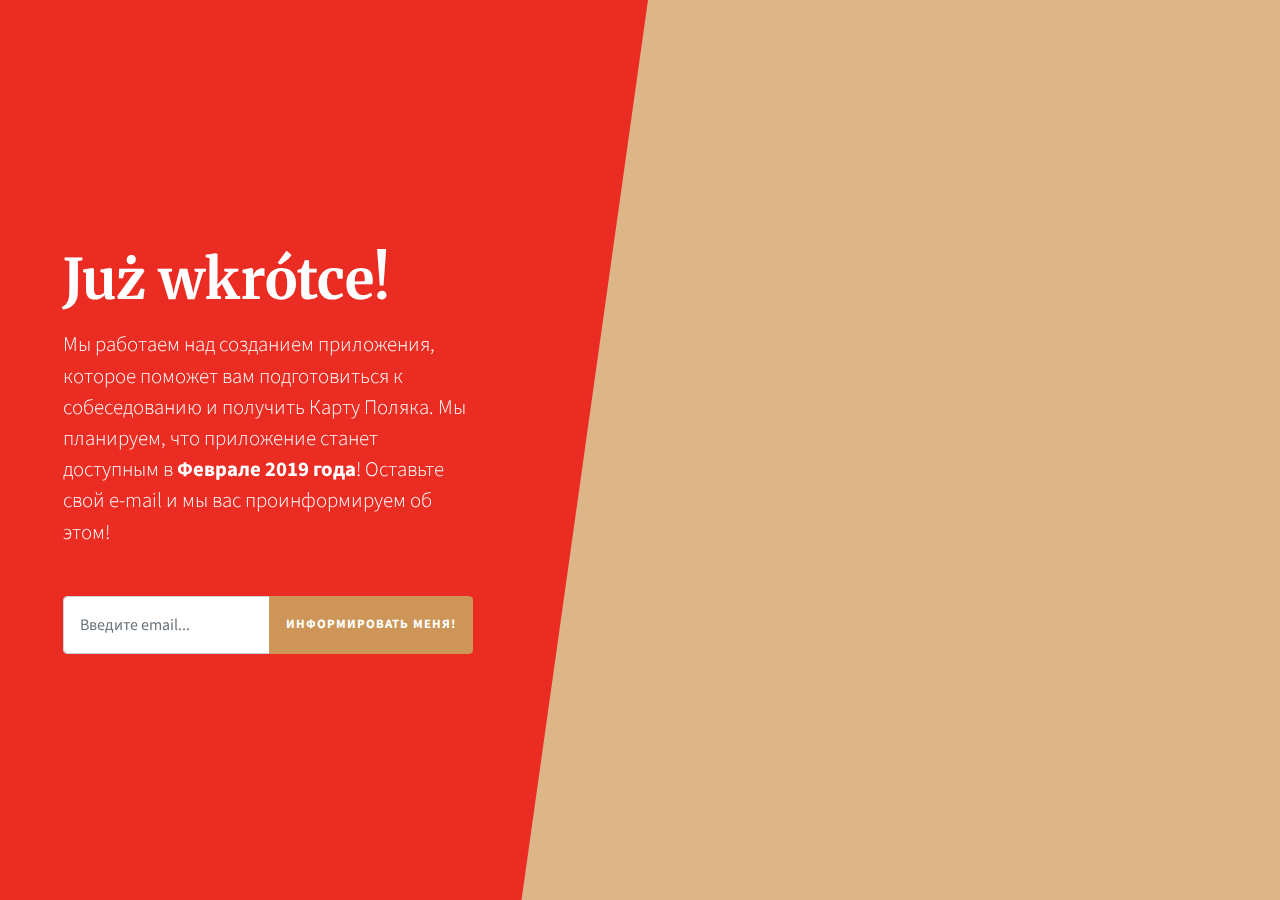
==== index.html @ 91beb2da "third commit" ====
<!DOCTYPE html>
<html lang="en">

  <head>

    <meta charset="utf-8">
    <meta name="viewport" content="width=device-width, initial-scale=1, shrink-to-fit=no">
    <meta name="description" content="">
    <meta name="author" content="">

    <title>Coming Soon - Start Bootstrap Theme</title>

    <!-- Bootstrap core CSS -->
    <link href="vendor/bootstrap/css/bootstrap.min.css" rel="stylesheet">

    <!-- Custom fonts for this template -->
    <link href="https://fonts.googleapis.com/css?family=Source+Sans+Pro:200,200i,300,300i,400,400i,600,600i,700,700i,900,900i" rel="stylesheet">
    <link href="https://fonts.googleapis.com/css?family=Merriweather:300,300i,400,400i,700,700i,900,900i" rel="stylesheet">
    <link href="vendor/fontawesome-free/css/all.min.css" rel="stylesheet" type="text/css">

    <!-- Custom styles for this template -->
    <link href="css/coming-soon.min.css" rel="stylesheet">

  </head>

  <body>

    <div class="overlay"></div>
    <video playsinline="playsinline" autoplay="autoplay" muted="muted" loop="loop">
      <source src="mp4/bg.mp4" type="video/mp4">
    </video>

    <div class="masthead">
      <div class="masthead-bg"></div>
      <div class="container h-100">
        <div class="row h-100">
          <div class="col-12 my-auto">
            <div class="masthead-content text-white py-5 py-md-0">
              <h1 class="mb-3">Już wkrótce!</h1>
              <p class="mb-5">Мы работаем над созданием приложения, которое поможет вам подготовиться к собеседованию и получить Карту Поляка. Мы планируем, что приложение станет доступным в
                <strong>Феврале 2019 года</strong>! Оставьте свой e-mail и мы вас проинформируем об этом!</p>

             <form id = "javascript_form">
              <div class="input-group input-group-newsletter">
                <input type="email" class="form-control" name="email" placeholder="Введите email..." aria-label="Введите email..." aria-describedby="basic-addon">
                <div class="input-group-append">
                  <button class="btn btn-secondary" id="js_send" type="button">Информировать меня!</button>
                </div>
              </div>
             </form>

             <script>

              //update this with your js_form selector
              var form_id_js = "javascript_form";
          
              var data_js = {
                  "access_token": "3q8rt04lsvxv16ofh42kv6kr"
              };
          
              function js_onSuccess() {
                  // remove this to avoid redirect
                  window.location = window.location.pathname + "?message=Email+Successfully+Sent%21&isError=0";
              }
          
              function js_onError(error) {
                  // remove this to avoid redirect
                  window.location = window.location.pathname + "?message=Email+could+not+be+sent.&isError=1";
              }
          
              var sendButton = document.getElementById("js_send");
          
              function js_send() {
                  sendButton.value='Sending…';
                  sendButton.disabled=true;
                  var request = new XMLHttpRequest();
                  request.onreadystatechange = function() {
                      if (request.readyState == 4 && request.status == 200) {
                          js_onSuccess();
                      } else
                      if(request.readyState == 4) {
                          js_onError(request.response);
                      }
                  };
          
                  var subject = document.querySelector("#" + form_id_js + " [name='email']").value;
                  var message = document.querySelector("#" + form_id_js + " [name='email']").value;
                  data_js['subject'] = subject;
                  data_js['text'] = message;
                  var params = toParams(data_js);
          
                  request.open("POST", "https://postmail.invotes.com/send", true);
                  request.setRequestHeader("Content-type", "application/x-www-form-urlencoded");
          
                  request.send(params);
          
                  return false;
              }
          
              sendButton.onclick = js_send;
          
              function toParams(data_js) {
                  var form_data = [];
                  for ( var key in data_js ) {
                      form_data.push(encodeURIComponent(key) + "=" + encodeURIComponent(data_js[key]));
                  }
          
                  return form_data.join("&");
              }
          
              var js_form = document.getElementById(form_id_js);
              js_form.addEventListener("submit", function (e) {
                  e.preventDefault();
              });
          </script>


            </div>
          </div>
        </div>
      </div>
    </div>

    <!-- <div class="social-icons">
      <ul class="list-unstyled text-center mb-0">
        <li class="list-unstyled-item">
          <a href="#">
            <i class="fab fa-twitter"></i>
          </a>
        </li>
        <li class="list-unstyled-item">
          <a href="#">
            <i class="fab fa-facebook-f"></i>
          </a>
        </li>
        <li class="list-unstyled-item">
          <a href="#">
            <i class="fab fa-instagram"></i>
          </a>
        </li>
      </ul>
    </div> -->

    <!-- Bootstrap core JavaScript -->
    <script src="vendor/jquery/jquery.min.js"></script>
    <script src="vendor/bootstrap/js/bootstrap.bundle.min.js"></script>

    <!-- Custom scripts for this template -->
    <script src="js/coming-soon.min.js"></script>

  </body>

</html>
---- vendor/fontawesome-free/css/all.min.css ----
/*!
 * Font Awesome Free 5.3.1 by @fontawesome - https://fontawesome.com
 * License - https://fontawesome.com/license/free (Icons: CC BY 4.0, Fonts: SIL OFL 1.1, Code: MIT License)
 */
.fa,.fab,.fal,.far,.fas{-moz-osx-font-smoothing:grayscale;-webkit-font-smoothing:antialiased;display:inline-block;font-style:normal;font-variant:normal;text-rendering:auto;line-height:1}.fa-lg{font-size:1.33333em;line-height:.75em;vertical-align:-.0667em}.fa-xs{font-size:.75em}.fa-sm{font-size:.875em}.fa-1x{font-size:1em}.fa-2x{font-size:2em}.fa-3x{font-size:3em}.fa-4x{font-size:4em}.fa-5x{font-size:5em}.fa-6x{font-size:6em}.fa-7x{font-size:7em}.fa-8x{font-size:8em}.fa-9x{font-size:9em}.fa-10x{font-size:10em}.fa-fw{text-align:center;width:1.25em}.fa-ul{list-style-type:none;margin-left:2.5em;padding-left:0}.fa-ul>li{position:relative}.fa-li{left:-2em;position:absolute;text-align:center;width:2em;line-height:inherit}.fa-border{border:.08em solid #eee;border-radius:.1em;padding:.2em .25em .15em}.fa-pull-left{float:left}.fa-pull-right{float:right}.fa.fa-pull-left,.fab.fa-pull-left,.fal.fa-pull-left,.far.fa-pull-left,.fas.fa-pull-left{margin-right:.3em}.fa.fa-pull-right,.fab.fa-pull-right,.fal.fa-pull-right,.far.fa-pull-right,.fas.fa-pull-right{margin-left:.3em}.fa-spin{animation:fa-spin 2s infinite linear}.fa-pulse{animation:fa-spin 1s infinite steps(8)}@keyframes fa-spin{0%{transform:rotate(0deg)}to{transform:rotate(1turn)}}.fa-rotate-90{-ms-filter:"progid:DXImageTransform.Microsoft.BasicImage(rotation=1)";transform:rotate(90deg)}.fa-rotate-180{-ms-filter:"progid:DXImageTransform.Microsoft.BasicImage(rotation=2)";transform:rotate(180deg)}.fa-rotate-270{-ms-filter:"progid:DXImageTransform.Microsoft.BasicImage(rotation=3)";transform:rotate(270deg)}.fa-flip-horizontal{-ms-filter:"progid:DXImageTransform.Microsoft.BasicImage(rotation=0, mirror=1)";transform:scaleX(-1)}.fa-flip-vertical{transform:scaleY(-1)}.fa-flip-horizontal.fa-flip-vertical,.fa-flip-vertical{-ms-filter:"progid:DXImageTransform.Microsoft.BasicImage(rotation=2, mirror=1)"}.fa-flip-horizontal.fa-flip-vertical{transform:scale(-1)}:root .fa-flip-horizontal,:root .fa-flip-vertical,:root .fa-rotate-90,:root .fa-rotate-180,:root .fa-rotate-270{-webkit-filter:none;filter:none}.fa-stack{display:inline-block;height:2em;line-height:2em;position:relative;vertical-align:middle;width:2em}.fa-stack-1x,.fa-stack-2x{left:0;position:absolute;text-align:center;width:100%}.fa-stack-1x{line-height:inherit}.fa-stack-2x{font-size:2em}.fa-inverse{color:#fff}.fa-500px:before{content:"\f26e"}.fa-accessible-icon:before{content:"\f368"}.fa-accusoft:before{content:"\f369"}.fa-ad:before{content:"\f641"}.fa-address-book:before{content:"\f2b9"}.fa-address-card:before{content:"\f2bb"}.fa-adjust:before{content:"\f042"}.fa-adn:before{content:"\f170"}.fa-adversal:before{content:"\f36a"}.fa-affiliatetheme:before{content:"\f36b"}.fa-air-freshener:before{content:"\f5d0"}.fa-algolia:before{content:"\f36c"}.fa-align-center:before{content:"\f037"}.fa-align-justify:before{content:"\f039"}.fa-align-left:before{content:"\f036"}.fa-align-right:before{content:"\f038"}.fa-alipay:before{content:"\f642"}.fa-allergies:before{content:"\f461"}.fa-amazon:before{content:"\f270"}.fa-amazon-pay:before{content:"\f42c"}.fa-ambulance:before{content:"\f0f9"}.fa-american-sign-language-interpreting:before{content:"\f2a3"}.fa-amilia:before{content:"\f36d"}.fa-anchor:before{content:"\f13d"}.fa-android:before{content:"\f17b"}.fa-angellist:before{content:"\f209"}.fa-angle-double-down:before{content:"\f103"}.fa-angle-double-left:before{content:"\f100"}.fa-angle-double-right:before{content:"\f101"}.fa-angle-double-up:before{content:"\f102"}.fa-angle-down:before{content:"\f107"}.fa-angle-left:before{content:"\f104"}.fa-angle-right:before{content:"\f105"}.fa-angle-up:before{content:"\f106"}.fa-angry:before{content:"\f556"}.fa-angrycreative:before{content:"\f36e"}.fa-angular:before{content:"\f420"}.fa-ankh:before{content:"\f644"}.fa-app-store:before{content:"\f36f"}.fa-app-store-ios:before{content:"\f370"}.fa-apper:before{content:"\f371"}.fa-apple:before{content:"\f179"}.fa-apple-alt:before{content:"\f5d1"}.fa-apple-pay:before{content:"\f415"}.fa-archive:before{content:"\f187"}.fa-archway:before{content:"\f557"}.fa-arrow-alt-circle-down:before{content:"\f358"}.fa-arrow-alt-circle-left:before{content:"\f359"}.fa-arrow-alt-circle-right:before{content:"\f35a"}.fa-arrow-alt-circle-up:before{content:"\f35b"}.fa-arrow-circle-down:before{content:"\f0ab"}.fa-arrow-circle-left:before{content:"\f0a8"}.fa-arrow-circle-right:before{content:"\f0a9"}.fa-arrow-circle-up:before{content:"\f0aa"}.fa-arrow-down:before{content:"\f063"}.fa-arrow-left:before{content:"\f060"}.fa-arrow-right:before{content:"\f061"}.fa-arrow-up:before{content:"\f062"}.fa-arrows-alt:before{content:"\f0b2"}.fa-arrows-alt-h:before{content:"\f337"}.fa-arrows-alt-v:before{content:"\f338"}.fa-assistive-listening-systems:before{content:"\f2a2"}.fa-asterisk:before{content:"\f069"}.fa-asymmetrik:before{content:"\f372"}.fa-at:before{content:"\f1fa"}.fa-atlas:before{content:"\f558"}.fa-atom:before{content:"\f5d2"}.fa-audible:before{content:"\f373"}.fa-audio-description:before{content:"\f29e"}.fa-autoprefixer:before{content:"\f41c"}.fa-avianex:before{content:"\f374"}.fa-aviato:before{content:"\f421"}.fa-award:before{content:"\f559"}.fa-aws:before{content:"\f375"}.fa-backspace:before{content:"\f55a"}.fa-backward:before{content:"\f04a"}.fa-balance-scale:before{content:"\f24e"}.fa-ban:before{content:"\f05e"}.fa-band-aid:before{content:"\f462"}.fa-bandcamp:before{content:"\f2d5"}.fa-barcode:before{content:"\f02a"}.fa-bars:before{content:"\f0c9"}.fa-baseball-ball:before{content:"\f433"}.fa-basketball-ball:before{content:"\f434"}.fa-bath:before{content:"\f2cd"}.fa-battery-empty:before{content:"\f244"}.fa-battery-full:before{content:"\f240"}.fa-battery-half:before{content:"\f242"}.fa-battery-quarter:before{content:"\f243"}.fa-battery-three-quarters:before{content:"\f241"}.fa-bed:before{content:"\f236"}.fa-beer:before{content:"\f0fc"}.fa-behance:before{content:"\f1b4"}.fa-behance-square:before{content:"\f1b5"}.fa-bell:before{content:"\f0f3"}.fa-bell-slash:before{content:"\f1f6"}.fa-bezier-curve:before{content:"\f55b"}.fa-bible:before{content:"\f647"}.fa-bicycle:before{content:"\f206"}.fa-bimobject:before{content:"\f378"}.fa-binoculars:before{content:"\f1e5"}.fa-birthday-cake:before{content:"\f1fd"}.fa-bitbucket:before{content:"\f171"}.fa-bitcoin:before{content:"\f379"}.fa-bity:before{content:"\f37a"}.fa-black-tie:before{content:"\f27e"}.fa-blackberry:before{content:"\f37b"}.fa-blender:before{content:"\f517"}.fa-blind:before{content:"\f29d"}.fa-blogger:before{content:"\f37c"}.fa-blogger-b:before{content:"\f37d"}.fa-bluetooth:before{content:"\f293"}.fa-bluetooth-b:before{content:"\f294"}.fa-bold:before{content:"\f032"}.fa-bolt:before{content:"\f0e7"}.fa-bomb:before{content:"\f1e2"}.fa-bone:before{content:"\f5d7"}.fa-bong:before{content:"\f55c"}.fa-book:before{content:"\f02d"}.fa-book-open:before{content:"\f518"}.fa-book-reader:before{content:"\f5da"}.fa-bookmark:before{content:"\f02e"}.fa-bowling-ball:before{content:"\f436"}.fa-box:before{content:"\f466"}.fa-box-open:before{content:"\f49e"}.fa-boxes:before{content:"\f468"}.fa-braille:before{content:"\f2a1"}.fa-brain:before{content:"\f5dc"}.fa-briefcase:before{content:"\f0b1"}.fa-briefcase-medical:before{content:"\f469"}.fa-broadcast-tower:before{content:"\f519"}.fa-broom:before{content:"\f51a"}.fa-brush:before{content:"\f55d"}.fa-btc:before{content:"\f15a"}.fa-bug:before{content:"\f188"}.fa-building:before{content:"\f1ad"}.fa-bullhorn:before{content:"\f0a1"}.fa-bullseye:before{content:"\f140"}.fa-burn:before{content:"\f46a"}.fa-buromobelexperte:before{content:"\f37f"}.fa-bus:before{content:"\f207"}.fa-bus-alt:before{content:"\f55e"}.fa-business-time:before{content:"\f64a"}.fa-buysellads:before{content:"\f20d"}.fa-calculator:before{content:"\f1ec"}.fa-calendar:before{content:"\f133"}.fa-calendar-alt:before{content:"\f073"}.fa-calendar-check:before{content:"\f274"}.fa-calendar-minus:before{content:"\f272"}.fa-calendar-plus:before{content:"\f271"}.fa-calendar-times:before{content:"\f273"}.fa-camera:before{content:"\f030"}.fa-camera-retro:before{content:"\f083"}.fa-cannabis:before{content:"\f55f"}.fa-capsules:before{content:"\f46b"}.fa-car:before{content:"\f1b9"}.fa-car-alt:before{content:"\f5de"}.fa-car-battery:before{content:"\f5df"}.fa-car-crash:before{content:"\f5e1"}.fa-car-side:before{content:"\f5e4"}.fa-caret-down:before{content:"\f0d7"}.fa-caret-left:before{content:"\f0d9"}.fa-caret-right:before{content:"\f0da"}.fa-caret-square-down:before{content:"\f150"}.fa-caret-square-left:before{content:"\f191"}.fa-caret-square-right:before{content:"\f152"}.fa-caret-square-up:before{content:"\f151"}.fa-caret-up:before{content:"\f0d8"}.fa-cart-arrow-down:before{content:"\f218"}.fa-cart-plus:before{content:"\f217"}.fa-cc-amazon-pay:before{content:"\f42d"}.fa-cc-amex:before{content:"\f1f3"}.fa-cc-apple-pay:before{content:"\f416"}.fa-cc-diners-club:before{content:"\f24c"}.fa-cc-discover:before{content:"\f1f2"}.fa-cc-jcb:before{content:"\f24b"}.fa-cc-mastercard:before{content:"\f1f1"}.fa-cc-paypal:before{content:"\f1f4"}.fa-cc-stripe:before{content:"\f1f5"}.fa-cc-visa:before{content:"\f1f0"}.fa-centercode:before{content:"\f380"}.fa-certificate:before{content:"\f0a3"}.fa-chalkboard:before{content:"\f51b"}.fa-chalkboard-teacher:before{content:"\f51c"}.fa-charging-station:before{content:"\f5e7"}.fa-chart-area:before{content:"\f1fe"}.fa-chart-bar:before{content:"\f080"}.fa-chart-line:before{content:"\f201"}.fa-chart-pie:before{content:"\f200"}.fa-check:before{content:"\f00c"}.fa-check-circle:before{content:"\f058"}.fa-check-double:before{content:"\f560"}.fa-check-square:before{content:"\f14a"}.fa-chess:before{content:"\f439"}.fa-chess-bishop:before{content:"\f43a"}.fa-chess-board:before{content:"\f43c"}.fa-chess-king:before{content:"\f43f"}.fa-chess-knight:before{content:"\f441"}.fa-chess-pawn:before{content:"\f443"}.fa-chess-queen:before{content:"\f445"}.fa-chess-rook:before{content:"\f447"}.fa-chevron-circle-down:before{content:"\f13a"}.fa-chevron-circle-left:before{content:"\f137"}.fa-chevron-circle-right:before{content:"\f138"}.fa-chevron-circle-up:before{content:"\f139"}.fa-chevron-down:before{content:"\f078"}.fa-chevron-left:before{content:"\f053"}.fa-chevron-right:before{content:"\f054"}.fa-chevron-up:before{content:"\f077"}.fa-child:before{content:"\f1ae"}.fa-chrome:before{content:"\f268"}.fa-church:before{content:"\f51d"}.fa-circle:before{content:"\f111"}.fa-circle-notch:before{content:"\f1ce"}.fa-city:before{content:"\f64f"}.fa-clipboard:before{content:"\f328"}.fa-clipboard-check:before{content:"\f46c"}.fa-clipboard-list:before{content:"\f46d"}.fa-clock:before{content:"\f017"}.fa-clone:before{content:"\f24d"}.fa-closed-captioning:before{content:"\f20a"}.fa-cloud:before{content:"\f0c2"}.fa-cloud-download-alt:before{content:"\f381"}.fa-cloud-upload-alt:before{content:"\f382"}.fa-cloudscale:before{content:"\f383"}.fa-cloudsmith:before{content:"\f384"}.fa-cloudversify:before{content:"\f385"}.fa-cocktail:before{content:"\f561"}.fa-code:before{content:"\f121"}.fa-code-branch:before{content:"\f126"}.fa-codepen:before{content:"\f1cb"}.fa-codiepie:before{content:"\f284"}.fa-coffee:before{content:"\f0f4"}.fa-cog:before{content:"\f013"}.fa-cogs:before{content:"\f085"}.fa-coins:before{content:"\f51e"}.fa-columns:before{content:"\f0db"}.fa-comment:before{content:"\f075"}.fa-comment-alt:before{content:"\f27a"}.fa-comment-dollar:before{content:"\f651"}.fa-comment-dots:before{content:"\f4ad"}.fa-comment-slash:before{content:"\f4b3"}.fa-comments:before{content:"\f086"}.fa-comments-dollar:before{content:"\f653"}.fa-compact-disc:before{content:"\f51f"}.fa-compass:before{content:"\f14e"}.fa-compress:before{content:"\f066"}.fa-concierge-bell:before{content:"\f562"}.fa-connectdevelop:before{content:"\f20e"}.fa-contao:before{content:"\f26d"}.fa-cookie:before{content:"\f563"}.fa-cookie-bite:before{content:"\f564"}.fa-copy:before{content:"\f0c5"}.fa-copyright:before{content:"\f1f9"}.fa-couch:before{content:"\f4b8"}.fa-cpanel:before{content:"\f388"}.fa-creative-commons:before{content:"\f25e"}.fa-creative-commons-by:before{content:"\f4e7"}.fa-creative-commons-nc:before{content:"\f4e8"}.fa-creative-commons-nc-eu:before{content:"\f4e9"}.fa-creative-commons-nc-jp:before{content:"\f4ea"}.fa-creative-commons-nd:before{content:"\f4eb"}.fa-creative-commons-pd:before{content:"\f4ec"}.fa-creative-commons-pd-alt:before{content:"\f4ed"}.fa-creative-commons-remix:before{content:"\f4ee"}.fa-creative-commons-sa:before{content:"\f4ef"}.fa-creative-commons-sampling:before{content:"\f4f0"}.fa-creative-commons-sampling-plus:before{content:"\f4f1"}.fa-creative-commons-share:before{content:"\f4f2"}.fa-credit-card:before{content:"\f09d"}.fa-crop:before{content:"\f125"}.fa-crop-alt:before{content:"\f565"}.fa-cross:before{content:"\f654"}.fa-crosshairs:before{content:"\f05b"}.fa-crow:before{content:"\f520"}.fa-crown:before{content:"\f521"}.fa-css3:before{content:"\f13c"}.fa-css3-alt:before{content:"\f38b"}.fa-cube:before{content:"\f1b2"}.fa-cubes:before{content:"\f1b3"}.fa-cut:before{content:"\f0c4"}.fa-cuttlefish:before{content:"\f38c"}.fa-d-and-d:before{content:"\f38d"}.fa-dashcube:before{content:"\f210"}.fa-database:before{content:"\f1c0"}.fa-deaf:before{content:"\f2a4"}.fa-delicious:before{content:"\f1a5"}.fa-deploydog:before{content:"\f38e"}.fa-deskpro:before{content:"\f38f"}.fa-desktop:before{content:"\f108"}.fa-deviantart:before{content:"\f1bd"}.fa-dharmachakra:before{content:"\f655"}.fa-diagnoses:before{content:"\f470"}.fa-dice:before{content:"\f522"}.fa-dice-five:before{content:"\f523"}.fa-dice-four:before{content:"\f524"}.fa-dice-one:before{content:"\f525"}.fa-dice-six:before{content:"\f526"}.fa-dice-three:before{content:"\f527"}.fa-dice-two:before{content:"\f528"}.fa-digg:before{content:"\f1a6"}.fa-digital-ocean:before{content:"\f391"}.fa-digital-tachograph:before{content:"\f566"}.fa-directions:before{content:"\f5eb"}.fa-discord:before{content:"\f392"}.fa-discourse:before{content:"\f393"}.fa-divide:before{content:"\f529"}.fa-dizzy:before{content:"\f567"}.fa-dna:before{content:"\f471"}.fa-dochub:before{content:"\f394"}.fa-docker:before{content:"\f395"}.fa-dollar-sign:before{content:"\f155"}.fa-dolly:before{content:"\f472"}.fa-dolly-flatbed:before{content:"\f474"}.fa-donate:before{content:"\f4b9"}.fa-door-closed:before{content:"\f52a"}.fa-door-open:before{content:"\f52b"}.fa-dot-circle:before{content:"\f192"}.fa-dove:before{content:"\f4ba"}.fa-download:before{content:"\f019"}.fa-draft2digital:before{content:"\f396"}.fa-drafting-compass:before{content:"\f568"}.fa-draw-polygon:before{content:"\f5ee"}.fa-dribbble:before{content:"\f17d"}.fa-dribbble-square:before{content:"\f397"}.fa-dropbox:before{content:"\f16b"}.fa-drum:before{content:"\f569"}.fa-drum-steelpan:before{content:"\f56a"}.fa-drupal:before{content:"\f1a9"}.fa-dumbbell:before{content:"\f44b"}.fa-dyalog:before{content:"\f399"}.fa-earlybirds:before{content:"\f39a"}.fa-ebay:before{content:"\f4f4"}.fa-edge:before{content:"\f282"}.fa-edit:before{content:"\f044"}.fa-eject:before{content:"\f052"}.fa-elementor:before{content:"\f430"}.fa-ellipsis-h:before{content:"\f141"}.fa-ellipsis-v:before{content:"\f142"}.fa-ello:before{content:"\f5f1"}.fa-ember:before{content:"\f423"}.fa-empire:before{content:"\f1d1"}.fa-envelope:before{content:"\f0e0"}.fa-envelope-open:before{content:"\f2b6"}.fa-envelope-open-text:before{content:"\f658"}.fa-envelope-square:before{content:"\f199"}.fa-envira:before{content:"\f299"}.fa-equals:before{content:"\f52c"}.fa-eraser:before{content:"\f12d"}.fa-erlang:before{content:"\f39d"}.fa-ethereum:before{content:"\f42e"}.fa-etsy:before{content:"\f2d7"}.fa-euro-sign:before{content:"\f153"}.fa-exchange-alt:before{content:"\f362"}.fa-exclamation:before{content:"\f12a"}.fa-exclamation-circle:before{content:"\f06a"}.fa-exclamation-triangle:before{content:"\f071"}.fa-expand:before{content:"\f065"}.fa-expand-arrows-alt:before{content:"\f31e"}.fa-expeditedssl:before{content:"\f23e"}.fa-external-link-alt:before{content:"\f35d"}.fa-external-link-square-alt:before{content:"\f360"}.fa-eye:before{content:"\f06e"}.fa-eye-dropper:before{content:"\f1fb"}.fa-eye-slash:before{content:"\f070"}.fa-facebook:before{content:"\f09a"}.fa-facebook-f:before{content:"\f39e"}.fa-facebook-messenger:before{content:"\f39f"}.fa-facebook-square:before{content:"\f082"}.fa-fast-backward:before{content:"\f049"}.fa-fast-forward:before{content:"\f050"}.fa-fax:before{content:"\f1ac"}.fa-feather:before{content:"\f52d"}.fa-feather-alt:before{content:"\f56b"}.fa-female:before{content:"\f182"}.fa-fighter-jet:before{content:"\f0fb"}.fa-file:before{content:"\f15b"}.fa-file-alt:before{content:"\f15c"}.fa-file-archive:before{content:"\f1c6"}.fa-file-audio:before{content:"\f1c7"}.fa-file-code:before{content:"\f1c9"}.fa-file-contract:before{content:"\f56c"}.fa-file-download:before{content:"\f56d"}.fa-file-excel:before{content:"\f1c3"}.fa-file-export:before{content:"\f56e"}.fa-file-image:before{content:"\f1c5"}.fa-file-import:before{content:"\f56f"}.fa-file-invoice:before{content:"\f570"}.fa-file-invoice-dollar:before{content:"\f571"}.fa-file-medical:before{content:"\f477"}.fa-file-medical-alt:before{content:"\f478"}.fa-file-pdf:before{content:"\f1c1"}.fa-file-powerpoint:before{content:"\f1c4"}.fa-file-prescription:before{content:"\f572"}.fa-file-signature:before{content:"\f573"}.fa-file-upload:before{content:"\f574"}.fa-file-video:before{content:"\f1c8"}.fa-file-word:before{content:"\f1c2"}.fa-fill:before{content:"\f575"}.fa-fill-drip:before{content:"\f576"}.fa-film:before{content:"\f008"}.fa-filter:before{content:"\f0b0"}.fa-fingerprint:before{content:"\f577"}.fa-fire:before{content:"\f06d"}.fa-fire-extinguisher:before{content:"\f134"}.fa-firefox:before{content:"\f269"}.fa-first-aid:before{content:"\f479"}.fa-first-order:before{content:"\f2b0"}.fa-first-order-alt:before{content:"\f50a"}.fa-firstdraft:before{content:"\f3a1"}.fa-fish:before{content:"\f578"}.fa-flag:before{content:"\f024"}.fa-flag-checkered:before{content:"\f11e"}.fa-flask:before{content:"\f0c3"}.fa-flickr:before{content:"\f16e"}.fa-flipboard:before{content:"\f44d"}.fa-flushed:before{content:"\f579"}.fa-fly:before{content:"\f417"}.fa-folder:before{content:"\f07b"}.fa-folder-minus:before{content:"\f65d"}.fa-folder-open:before{content:"\f07c"}.fa-folder-plus:before{content:"\f65e"}.fa-font:before{content:"\f031"}.fa-font-awesome:before{content:"\f2b4"}.fa-font-awesome-alt:before{content:"\f35c"}.fa-font-awesome-flag:before{content:"\f425"}.fa-font-awesome-logo-full:before{content:"\f4e6"}.fa-fonticons:before{content:"\f280"}.fa-fonticons-fi:before{content:"\f3a2"}.fa-football-ball:before{content:"\f44e"}.fa-fort-awesome:before{content:"\f286"}.fa-fort-awesome-alt:before{content:"\f3a3"}.fa-forumbee:before{content:"\f211"}.fa-forward:before{content:"\f04e"}.fa-foursquare:before{content:"\f180"}.fa-free-code-camp:before{content:"\f2c5"}.fa-freebsd:before{content:"\f3a4"}.fa-frog:before{content:"\f52e"}.fa-frown:before{content:"\f119"}.fa-frown-open:before{content:"\f57a"}.fa-fulcrum:before{content:"\f50b"}.fa-funnel-dollar:before{content:"\f662"}.fa-futbol:before{content:"\f1e3"}.fa-galactic-republic:before{content:"\f50c"}.fa-galactic-senate:before{content:"\f50d"}.fa-gamepad:before{content:"\f11b"}.fa-gas-pump:before{content:"\f52f"}.fa-gavel:before{content:"\f0e3"}.fa-gem:before{content:"\f3a5"}.fa-genderless:before{content:"\f22d"}.fa-get-pocket:before{content:"\f265"}.fa-gg:before{content:"\f260"}.fa-gg-circle:before{content:"\f261"}.fa-gift:before{content:"\f06b"}.fa-git:before{content:"\f1d3"}.fa-git-square:before{content:"\f1d2"}.fa-github:before{content:"\f09b"}.fa-github-alt:before{content:"\f113"}.fa-github-square:before{content:"\f092"}.fa-gitkraken:before{content:"\f3a6"}.fa-gitlab:before{content:"\f296"}.fa-gitter:before{content:"\f426"}.fa-glass-martini:before{content:"\f000"}.fa-glass-martini-alt:before{content:"\f57b"}.fa-glasses:before{content:"\f530"}.fa-glide:before{content:"\f2a5"}.fa-glide-g:before{content:"\f2a6"}.fa-globe:before{content:"\f0ac"}.fa-globe-africa:before{content:"\f57c"}.fa-globe-americas:before{content:"\f57d"}.fa-globe-asia:before{content:"\f57e"}.fa-gofore:before{content:"\f3a7"}.fa-golf-ball:before{content:"\f450"}.fa-goodreads:before{content:"\f3a8"}.fa-goodreads-g:before{content:"\f3a9"}.fa-google:before{content:"\f1a0"}.fa-google-drive:before{content:"\f3aa"}.fa-google-play:before{content:"\f3ab"}.fa-google-plus:before{content:"\f2b3"}.fa-google-plus-g:before{content:"\f0d5"}.fa-google-plus-square:before{content:"\f0d4"}.fa-google-wallet:before{content:"\f1ee"}.fa-gopuram:before{content:"\f664"}.fa-graduation-cap:before{content:"\f19d"}.fa-gratipay:before{content:"\f184"}.fa-grav:before{content:"\f2d6"}.fa-greater-than:before{content:"\f531"}.fa-greater-than-equal:before{content:"\f532"}.fa-grimace:before{content:"\f57f"}.fa-grin:before{content:"\f580"}.fa-grin-alt:before{content:"\f581"}.fa-grin-beam:before{content:"\f582"}.fa-grin-beam-sweat:before{content:"\f583"}.fa-grin-hearts:before{content:"\f584"}.fa-grin-squint:before{content:"\f585"}.fa-grin-squint-tears:before{content:"\f586"}.fa-grin-stars:before{content:"\f587"}.fa-grin-tears:before{content:"\f588"}.fa-grin-tongue:before{content:"\f589"}.fa-grin-tongue-squint:before{content:"\f58a"}.fa-grin-tongue-wink:before{content:"\f58b"}.fa-grin-wink:before{content:"\f58c"}.fa-grip-horizontal:before{content:"\f58d"}.fa-grip-vertical:before{content:"\f58e"}.fa-gripfire:before{content:"\f3ac"}.fa-grunt:before{content:"\f3ad"}.fa-gulp:before{content:"\f3ae"}.fa-h-square:before{content:"\f0fd"}.fa-hacker-news:before{content:"\f1d4"}.fa-hacker-news-square:before{content:"\f3af"}.fa-hackerrank:before{content:"\f5f7"}.fa-hamsa:before{content:"\f665"}.fa-hand-holding:before{content:"\f4bd"}.fa-hand-holding-heart:before{content:"\f4be"}.fa-hand-holding-usd:before{content:"\f4c0"}.fa-hand-lizard:before{content:"\f258"}.fa-hand-paper:before{content:"\f256"}.fa-hand-peace:before{content:"\f25b"}.fa-hand-point-down:before{content:"\f0a7"}.fa-hand-point-left:before{content:"\f0a5"}.fa-hand-point-right:before{content:"\f0a4"}.fa-hand-point-up:before{content:"\f0a6"}.fa-hand-pointer:before{content:"\f25a"}.fa-hand-rock:before{content:"\f255"}.fa-hand-scissors:before{content:"\f257"}.fa-hand-spock:before{content:"\f259"}.fa-hands:before{content:"\f4c2"}.fa-hands-helping:before{content:"\f4c4"}.fa-handshake:before{content:"\f2b5"}.fa-hashtag:before{content:"\f292"}.fa-haykal:before{content:"\f666"}.fa-hdd:before{content:"\f0a0"}.fa-heading:before{content:"\f1dc"}.fa-headphones:before{content:"\f025"}.fa-headphones-alt:before{content:"\f58f"}.fa-headset:before{content:"\f590"}.fa-heart:before{content:"\f004"}.fa-heartbeat:before{content:"\f21e"}.fa-helicopter:before{content:"\f533"}.fa-highlighter:before{content:"\f591"}.fa-hips:before{content:"\f452"}.fa-hire-a-helper:before{content:"\f3b0"}.fa-history:before{content:"\f1da"}.fa-hockey-puck:before{content:"\f453"}.fa-home:before{content:"\f015"}.fa-hooli:before{content:"\f427"}.fa-hornbill:before{content:"\f592"}.fa-hospital:before{content:"\f0f8"}.fa-hospital-alt:before{content:"\f47d"}.fa-hospital-symbol:before{content:"\f47e"}.fa-hot-tub:before{content:"\f593"}.fa-hotel:before{content:"\f594"}.fa-hotjar:before{content:"\f3b1"}.fa-hourglass:before{content:"\f254"}.fa-hourglass-end:before{content:"\f253"}.fa-hourglass-half:before{content:"\f252"}.fa-hourglass-start:before{content:"\f251"}.fa-houzz:before{content:"\f27c"}.fa-html5:before{content:"\f13b"}.fa-hubspot:before{content:"\f3b2"}.fa-i-cursor:before{content:"\f246"}.fa-id-badge:before{content:"\f2c1"}.fa-id-card:before{content:"\f2c2"}.fa-id-card-alt:before{content:"\f47f"}.fa-image:before{content:"\f03e"}.fa-images:before{content:"\f302"}.fa-imdb:before{content:"\f2d8"}.fa-inbox:before{content:"\f01c"}.fa-indent:before{content:"\f03c"}.fa-industry:before{content:"\f275"}.fa-infinity:before{content:"\f534"}.fa-info:before{content:"\f129"}.fa-info-circle:before{content:"\f05a"}.fa-instagram:before{content:"\f16d"}.fa-internet-explorer:before{content:"\f26b"}.fa-ioxhost:before{content:"\f208"}.fa-italic:before{content:"\f033"}.fa-itunes:before{content:"\f3b4"}.fa-itunes-note:before{content:"\f3b5"}.fa-java:before{content:"\f4e4"}.fa-jedi:before{content:"\f669"}.fa-jedi-order:before{content:"\f50e"}.fa-jenkins:before{content:"\f3b6"}.fa-joget:before{content:"\f3b7"}.fa-joint:before{content:"\f595"}.fa-joomla:before{content:"\f1aa"}.fa-journal-whills:before{content:"\f66a"}.fa-js:before{content:"\f3b8"}.fa-js-square:before{content:"\f3b9"}.fa-jsfiddle:before{content:"\f1cc"}.fa-kaaba:before{content:"\f66b"}.fa-kaggle:before{content:"\f5fa"}.fa-key:before{content:"\f084"}.fa-keybase:before{content:"\f4f5"}.fa-keyboard:before{content:"\f11c"}.fa-keycdn:before{content:"\f3ba"}.fa-khanda:before{content:"\f66d"}.fa-kickstarter:before{content:"\f3bb"}.fa-kickstarter-k:before{content:"\f3bc"}.fa-kiss:before{content:"\f596"}.fa-kiss-beam:before{content:"\f597"}.fa-kiss-wink-heart:before{content:"\f598"}.fa-kiwi-bird:before{content:"\f535"}.fa-korvue:before{content:"\f42f"}.fa-landmark:before{content:"\f66f"}.fa-language:before{content:"\f1ab"}.fa-laptop:before{content:"\f109"}.fa-laptop-code:before{content:"\f5fc"}.fa-laravel:before{content:"\f3bd"}.fa-lastfm:before{content:"\f202"}.fa-lastfm-square:before{content:"\f203"}.fa-laugh:before{content:"\f599"}.fa-laugh-beam:before{content:"\f59a"}.fa-laugh-squint:before{content:"\f59b"}.fa-laugh-wink:before{content:"\f59c"}.fa-layer-group:before{content:"\f5fd"}.fa-leaf:before{content:"\f06c"}.fa-leanpub:before{content:"\f212"}.fa-lemon:before{content:"\f094"}.fa-less:before{content:"\f41d"}.fa-less-than:before{content:"\f536"}.fa-less-than-equal:before{content:"\f537"}.fa-level-down-alt:before{content:"\f3be"}.fa-level-up-alt:before{content:"\f3bf"}.fa-life-ring:before{content:"\f1cd"}.fa-lightbulb:before{content:"\f0eb"}.fa-line:before{content:"\f3c0"}.fa-link:before{content:"\f0c1"}.fa-linkedin:before{content:"\f08c"}.fa-linkedin-in:before{content:"\f0e1"}.fa-linode:before{content:"\f2b8"}.fa-linux:before{content:"\f17c"}.fa-lira-sign:before{content:"\f195"}.fa-list:before{content:"\f03a"}.fa-list-alt:before{content:"\f022"}.fa-list-ol:before{content:"\f0cb"}.fa-list-ul:before{content:"\f0ca"}.fa-location-arrow:before{content:"\f124"}.fa-lock:before{content:"\f023"}.fa-lock-open:before{content:"\f3c1"}.fa-long-arrow-alt-down:before{content:"\f309"}.fa-long-arrow-alt-left:before{content:"\f30a"}.fa-long-arrow-alt-right:before{content:"\f30b"}.fa-long-arrow-alt-up:before{content:"\f30c"}.fa-low-vision:before{content:"\f2a8"}.fa-luggage-cart:before{content:"\f59d"}.fa-lyft:before{content:"\f3c3"}.fa-magento:before{content:"\f3c4"}.fa-magic:before{content:"\f0d0"}.fa-magnet:before{content:"\f076"}.fa-mail-bulk:before{content:"\f674"}.fa-mailchimp:before{content:"\f59e"}.fa-male:before{content:"\f183"}.fa-mandalorian:before{content:"\f50f"}.fa-map:before{content:"\f279"}.fa-map-marked:before{content:"\f59f"}.fa-map-marked-alt:before{content:"\f5a0"}.fa-map-marker:before{content:"\f041"}.fa-map-marker-alt:before{content:"\f3c5"}.fa-map-pin:before{content:"\f276"}.fa-map-signs:before{content:"\f277"}.fa-markdown:before{content:"\f60f"}.fa-marker:before{content:"\f5a1"}.fa-mars:before{content:"\f222"}.fa-mars-double:before{content:"\f227"}.fa-mars-stroke:before{content:"\f229"}.fa-mars-stroke-h:before{content:"\f22b"}.fa-mars-stroke-v:before{content:"\f22a"}.fa-mastodon:before{content:"\f4f6"}.fa-maxcdn:before{content:"\f136"}.fa-medal:before{content:"\f5a2"}.fa-medapps:before{content:"\f3c6"}.fa-medium:before{content:"\f23a"}.fa-medium-m:before{content:"\f3c7"}.fa-medkit:before{content:"\f0fa"}.fa-medrt:before{content:"\f3c8"}.fa-meetup:before{content:"\f2e0"}.fa-megaport:before{content:"\f5a3"}.fa-meh:before{content:"\f11a"}.fa-meh-blank:before{content:"\f5a4"}.fa-meh-rolling-eyes:before{content:"\f5a5"}.fa-memory:before{content:"\f538"}.fa-menorah:before{content:"\f676"}.fa-mercury:before{content:"\f223"}.fa-microchip:before{content:"\f2db"}.fa-microphone:before{content:"\f130"}.fa-microphone-alt:before{content:"\f3c9"}.fa-microphone-alt-slash:before{content:"\f539"}.fa-microphone-slash:before{content:"\f131"}.fa-microscope:before{content:"\f610"}.fa-microsoft:before{content:"\f3ca"}.fa-minus:before{content:"\f068"}.fa-minus-circle:before{content:"\f056"}.fa-minus-square:before{content:"\f146"}.fa-mix:before{content:"\f3cb"}.fa-mixcloud:before{content:"\f289"}.fa-mizuni:before{content:"\f3cc"}.fa-mobile:before{content:"\f10b"}.fa-mobile-alt:before{content:"\f3cd"}.fa-modx:before{content:"\f285"}.fa-monero:before{content:"\f3d0"}.fa-money-bill:before{content:"\f0d6"}.fa-money-bill-alt:before{content:"\f3d1"}.fa-money-bill-wave:before{content:"\f53a"}.fa-money-bill-wave-alt:before{content:"\f53b"}.fa-money-check:before{content:"\f53c"}.fa-money-check-alt:before{content:"\f53d"}.fa-monument:before{content:"\f5a6"}.fa-moon:before{content:"\f186"}.fa-mortar-pestle:before{content:"\f5a7"}.fa-mosque:before{content:"\f678"}.fa-motorcycle:before{content:"\f21c"}.fa-mouse-pointer:before{content:"\f245"}.fa-music:before{content:"\f001"}.fa-napster:before{content:"\f3d2"}.fa-neos:before{content:"\f612"}.fa-neuter:before{content:"\f22c"}.fa-newspaper:before{content:"\f1ea"}.fa-nimblr:before{content:"\f5a8"}.fa-nintendo-switch:before{content:"\f418"}.fa-node:before{content:"\f419"}.fa-node-js:before{content:"\f3d3"}.fa-not-equal:before{content:"\f53e"}.fa-notes-medical:before{content:"\f481"}.fa-npm:before{content:"\f3d4"}.fa-ns8:before{content:"\f3d5"}.fa-nutritionix:before{content:"\f3d6"}.fa-object-group:before{content:"\f247"}.fa-object-ungroup:before{content:"\f248"}.fa-odnoklassniki:before{content:"\f263"}.fa-odnoklassniki-square:before{content:"\f264"}.fa-oil-can:before{content:"\f613"}.fa-old-republic:before{content:"\f510"}.fa-om:before{content:"\f679"}.fa-opencart:before{content:"\f23d"}.fa-openid:before{content:"\f19b"}.fa-opera:before{content:"\f26a"}.fa-optin-monster:before{content:"\f23c"}.fa-osi:before{content:"\f41a"}.fa-outdent:before{content:"\f03b"}.fa-page4:before{content:"\f3d7"}.fa-pagelines:before{content:"\f18c"}.fa-paint-brush:before{content:"\f1fc"}.fa-paint-roller:before{content:"\f5aa"}.fa-palette:before{content:"\f53f"}.fa-palfed:before{content:"\f3d8"}.fa-pallet:before{content:"\f482"}.fa-paper-plane:before{content:"\f1d8"}.fa-paperclip:before{content:"\f0c6"}.fa-parachute-box:before{content:"\f4cd"}.fa-paragraph:before{content:"\f1dd"}.fa-parking:before{content:"\f540"}.fa-passport:before{content:"\f5ab"}.fa-pastafarianism:before{content:"\f67b"}.fa-paste:before{content:"\f0ea"}.fa-patreon:before{content:"\f3d9"}.fa-pause:before{content:"\f04c"}.fa-pause-circle:before{content:"\f28b"}.fa-paw:before{content:"\f1b0"}.fa-paypal:before{content:"\f1ed"}.fa-peace:before{content:"\f67c"}.fa-pen:before{content:"\f304"}.fa-pen-alt:before{content:"\f305"}.fa-pen-fancy:before{content:"\f5ac"}.fa-pen-nib:before{content:"\f5ad"}.fa-pen-square:before{content:"\f14b"}.fa-pencil-alt:before{content:"\f303"}.fa-pencil-ruler:before{content:"\f5ae"}.fa-people-carry:before{content:"\f4ce"}.fa-percent:before{content:"\f295"}.fa-percentage:before{content:"\f541"}.fa-periscope:before{content:"\f3da"}.fa-phabricator:before{content:"\f3db"}.fa-phoenix-framework:before{content:"\f3dc"}.fa-phoenix-squadron:before{content:"\f511"}.fa-phone:before{content:"\f095"}.fa-phone-slash:before{content:"\f3dd"}.fa-phone-square:before{content:"\f098"}.fa-phone-volume:before{content:"\f2a0"}.fa-php:before{content:"\f457"}.fa-pied-piper:before{content:"\f2ae"}.fa-pied-piper-alt:before{content:"\f1a8"}.fa-pied-piper-hat:before{content:"\f4e5"}.fa-pied-piper-pp:before{content:"\f1a7"}.fa-piggy-bank:before{content:"\f4d3"}.fa-pills:before{content:"\f484"}.fa-pinterest:before{content:"\f0d2"}.fa-pinterest-p:before{content:"\f231"}.fa-pinterest-square:before{content:"\f0d3"}.fa-place-of-worship:before{content:"\f67f"}.fa-plane:before{content:"\f072"}.fa-plane-arrival:before{content:"\f5af"}.fa-plane-departure:before{content:"\f5b0"}.fa-play:before{content:"\f04b"}.fa-play-circle:before{content:"\f144"}.fa-playstation:before{content:"\f3df"}.fa-plug:before{content:"\f1e6"}.fa-plus:before{content:"\f067"}.fa-plus-circle:before{content:"\f055"}.fa-plus-square:before{content:"\f0fe"}.fa-podcast:before{content:"\f2ce"}.fa-poll:before{content:"\f681"}.fa-poll-h:before{content:"\f682"}.fa-poo:before{content:"\f2fe"}.fa-poop:before{content:"\f619"}.fa-portrait:before{content:"\f3e0"}.fa-pound-sign:before{content:"\f154"}.fa-power-off:before{content:"\f011"}.fa-pray:before{content:"\f683"}.fa-praying-hands:before{content:"\f684"}.fa-prescription:before{content:"\f5b1"}.fa-prescription-bottle:before{content:"\f485"}.fa-prescription-bottle-alt:before{content:"\f486"}.fa-print:before{content:"\f02f"}.fa-procedures:before{content:"\f487"}.fa-product-hunt:before{content:"\f288"}.fa-project-diagram:before{content:"\f542"}.fa-pushed:before{content:"\f3e1"}.fa-puzzle-piece:before{content:"\f12e"}.fa-python:before{content:"\f3e2"}.fa-qq:before{content:"\f1d6"}.fa-qrcode:before{content:"\f029"}.fa-question:before{content:"\f128"}.fa-question-circle:before{content:"\f059"}.fa-quidditch:before{content:"\f458"}.fa-quinscape:before{content:"\f459"}.fa-quora:before{content:"\f2c4"}.fa-quote-left:before{content:"\f10d"}.fa-quote-right:before{content:"\f10e"}.fa-quran:before{content:"\f687"}.fa-r-project:before{content:"\f4f7"}.fa-random:before{content:"\f074"}.fa-ravelry:before{content:"\f2d9"}.fa-react:before{content:"\f41b"}.fa-readme:before{content:"\f4d5"}.fa-rebel:before{content:"\f1d0"}.fa-receipt:before{content:"\f543"}.fa-recycle:before{content:"\f1b8"}.fa-red-river:before{content:"\f3e3"}.fa-reddit:before{content:"\f1a1"}.fa-reddit-alien:before{content:"\f281"}.fa-reddit-square:before{content:"\f1a2"}.fa-redo:before{content:"\f01e"}.fa-redo-alt:before{content:"\f2f9"}.fa-registered:before{content:"\f25d"}.fa-rendact:before{content:"\f3e4"}.fa-renren:before{content:"\f18b"}.fa-reply:before{content:"\f3e5"}.fa-reply-all:before{content:"\f122"}.fa-replyd:before{content:"\f3e6"}.fa-researchgate:before{content:"\f4f8"}.fa-resolving:before{content:"\f3e7"}.fa-retweet:before{content:"\f079"}.fa-rev:before{content:"\f5b2"}.fa-ribbon:before{content:"\f4d6"}.fa-road:before{content:"\f018"}.fa-robot:before{content:"\f544"}.fa-rocket:before{content:"\f135"}.fa-rocketchat:before{content:"\f3e8"}.fa-rockrms:before{content:"\f3e9"}.fa-route:before{content:"\f4d7"}.fa-rss:before{content:"\f09e"}.fa-rss-square:before{content:"\f143"}.fa-ruble-sign:before{content:"\f158"}.fa-ruler:before{content:"\f545"}.fa-ruler-combined:before{content:"\f546"}.fa-ruler-horizontal:before{content:"\f547"}.fa-ruler-vertical:before{content:"\f548"}.fa-rupee-sign:before{content:"\f156"}.fa-sad-cry:before{content:"\f5b3"}.fa-sad-tear:before{content:"\f5b4"}.fa-safari:before{content:"\f267"}.fa-sass:before{content:"\f41e"}.fa-save:before{content:"\f0c7"}.fa-schlix:before{content:"\f3ea"}.fa-school:before{content:"\f549"}.fa-screwdriver:before{content:"\f54a"}.fa-scribd:before{content:"\f28a"}.fa-search:before{content:"\f002"}.fa-search-dollar:before{content:"\f688"}.fa-search-location:before{content:"\f689"}.fa-search-minus:before{content:"\f010"}.fa-search-plus:before{content:"\f00e"}.fa-searchengin:before{content:"\f3eb"}.fa-seedling:before{content:"\f4d8"}.fa-sellcast:before{content:"\f2da"}.fa-sellsy:before{content:"\f213"}.fa-server:before{content:"\f233"}.fa-servicestack:before{content:"\f3ec"}.fa-shapes:before{content:"\f61f"}.fa-share:before{content:"\f064"}.fa-share-alt:before{content:"\f1e0"}.fa-share-alt-square:before{content:"\f1e1"}.fa-share-square:before{content:"\f14d"}.fa-shekel-sign:before{content:"\f20b"}.fa-shield-alt:before{content:"\f3ed"}.fa-ship:before{content:"\f21a"}.fa-shipping-fast:before{content:"\f48b"}.fa-shirtsinbulk:before{content:"\f214"}.fa-shoe-prints:before{content:"\f54b"}.fa-shopping-bag:before{content:"\f290"}.fa-shopping-basket:before{content:"\f291"}.fa-shopping-cart:before{content:"\f07a"}.fa-shopware:before{content:"\f5b5"}.fa-shower:before{content:"\f2cc"}.fa-shuttle-van:before{content:"\f5b6"}.fa-sign:before{content:"\f4d9"}.fa-sign-in-alt:before{content:"\f2f6"}.fa-sign-language:before{content:"\f2a7"}.fa-sign-out-alt:before{content:"\f2f5"}.fa-signal:before{content:"\f012"}.fa-signature:before{content:"\f5b7"}.fa-simplybuilt:before{content:"\f215"}.fa-sistrix:before{content:"\f3ee"}.fa-sitemap:before{content:"\f0e8"}.fa-sith:before{content:"\f512"}.fa-skull:before{content:"\f54c"}.fa-skyatlas:before{content:"\f216"}.fa-skype:before{content:"\f17e"}.fa-slack:before{content:"\f198"}.fa-slack-hash:before{content:"\f3ef"}.fa-sliders-h:before{content:"\f1de"}.fa-slideshare:before{content:"\f1e7"}.fa-smile:before{content:"\f118"}.fa-smile-beam:before{content:"\f5b8"}.fa-smile-wink:before{content:"\f4da"}.fa-smoking:before{content:"\f48d"}.fa-smoking-ban:before{content:"\f54d"}.fa-snapchat:before{content:"\f2ab"}.fa-snapchat-ghost:before{content:"\f2ac"}.fa-snapchat-square:before{content:"\f2ad"}.fa-snowflake:before{content:"\f2dc"}.fa-socks:before{content:"\f696"}.fa-solar-panel:before{content:"\f5ba"}.fa-sort:before{content:"\f0dc"}.fa-sort-alpha-down:before{content:"\f15d"}.fa-sort-alpha-up:before{content:"\f15e"}.fa-sort-amount-down:before{content:"\f160"}.fa-sort-amount-up:before{content:"\f161"}.fa-sort-down:before{content:"\f0dd"}.fa-sort-numeric-down:before{content:"\f162"}.fa-sort-numeric-up:before{content:"\f163"}.fa-sort-up:before{content:"\f0de"}.fa-soundcloud:before{content:"\f1be"}.fa-spa:before{content:"\f5bb"}.fa-space-shuttle:before{content:"\f197"}.fa-speakap:before{content:"\f3f3"}.fa-spinner:before{content:"\f110"}.fa-splotch:before{content:"\f5bc"}.fa-spotify:before{content:"\f1bc"}.fa-spray-can:before{content:"\f5bd"}.fa-square:before{content:"\f0c8"}.fa-square-full:before{content:"\f45c"}.fa-square-root-alt:before{content:"\f698"}.fa-squarespace:before{content:"\f5be"}.fa-stack-exchange:before{content:"\f18d"}.fa-stack-overflow:before{content:"\f16c"}.fa-stamp:before{content:"\f5bf"}.fa-star:before{content:"\f005"}.fa-star-and-crescent:before{content:"\f699"}.fa-star-half:before{content:"\f089"}.fa-star-half-alt:before{content:"\f5c0"}.fa-star-of-david:before{content:"\f69a"}.fa-star-of-life:before{content:"\f621"}.fa-staylinked:before{content:"\f3f5"}.fa-steam:before{content:"\f1b6"}.fa-steam-square:before{content:"\f1b7"}.fa-steam-symbol:before{content:"\f3f6"}.fa-step-backward:before{content:"\f048"}.fa-step-forward:before{content:"\f051"}.fa-stethoscope:before{content:"\f0f1"}.fa-sticker-mule:before{content:"\f3f7"}.fa-sticky-note:before{content:"\f249"}.fa-stop:before{content:"\f04d"}.fa-stop-circle:before{content:"\f28d"}.fa-stopwatch:before{content:"\f2f2"}.fa-store:before{content:"\f54e"}.fa-store-alt:before{content:"\f54f"}.fa-strava:before{content:"\f428"}.fa-stream:before{content:"\f550"}.fa-street-view:before{content:"\f21d"}.fa-strikethrough:before{content:"\f0cc"}.fa-stripe:before{content:"\f429"}.fa-stripe-s:before{content:"\f42a"}.fa-stroopwafel:before{content:"\f551"}.fa-studiovinari:before{content:"\f3f8"}.fa-stumbleupon:before{content:"\f1a4"}.fa-stumbleupon-circle:before{content:"\f1a3"}.fa-subscript:before{content:"\f12c"}.fa-subway:before{content:"\f239"}.fa-suitcase:before{content:"\f0f2"}.fa-suitcase-rolling:before{content:"\f5c1"}.fa-sun:before{content:"\f185"}.fa-superpowers:before{content:"\f2dd"}.fa-superscript:before{content:"\f12b"}.fa-supple:before{content:"\f3f9"}.fa-surprise:before{content:"\f5c2"}.fa-swatchbook:before{content:"\f5c3"}.fa-swimmer:before{content:"\f5c4"}.fa-swimming-pool:before{content:"\f5c5"}.fa-synagogue:before{content:"\f69b"}.fa-sync:before{content:"\f021"}.fa-sync-alt:before{content:"\f2f1"}.fa-syringe:before{content:"\f48e"}.fa-table:before{content:"\f0ce"}.fa-table-tennis:before{content:"\f45d"}.fa-tablet:before{content:"\f10a"}.fa-tablet-alt:before{content:"\f3fa"}.fa-tablets:before{content:"\f490"}.fa-tachometer-alt:before{content:"\f3fd"}.fa-tag:before{content:"\f02b"}.fa-tags:before{content:"\f02c"}.fa-tape:before{content:"\f4db"}.fa-tasks:before{content:"\f0ae"}.fa-taxi:before{content:"\f1ba"}.fa-teamspeak:before{content:"\f4f9"}.fa-teeth:before{content:"\f62e"}.fa-teeth-open:before{content:"\f62f"}.fa-telegram:before{content:"\f2c6"}.fa-telegram-plane:before{content:"\f3fe"}.fa-tencent-weibo:before{content:"\f1d5"}.fa-terminal:before{content:"\f120"}.fa-text-height:before{content:"\f034"}.fa-text-width:before{content:"\f035"}.fa-th:before{content:"\f00a"}.fa-th-large:before{content:"\f009"}.fa-th-list:before{content:"\f00b"}.fa-the-red-yeti:before{content:"\f69d"}.fa-theater-masks:before{content:"\f630"}.fa-themeco:before{content:"\f5c6"}.fa-themeisle:before{content:"\f2b2"}.fa-thermometer:before{content:"\f491"}.fa-thermometer-empty:before{content:"\f2cb"}.fa-thermometer-full:before{content:"\f2c7"}.fa-thermometer-half:before{content:"\f2c9"}.fa-thermometer-quarter:before{content:"\f2ca"}.fa-thermometer-three-quarters:before{content:"\f2c8"}.fa-thumbs-down:before{content:"\f165"}.fa-thumbs-up:before{content:"\f164"}.fa-thumbtack:before{content:"\f08d"}.fa-ticket-alt:before{content:"\f3ff"}.fa-times:before{content:"\f00d"}.fa-times-circle:before{content:"\f057"}.fa-tint:before{content:"\f043"}.fa-tint-slash:before{content:"\f5c7"}.fa-tired:before{content:"\f5c8"}.fa-toggle-off:before{content:"\f204"}.fa-toggle-on:before{content:"\f205"}.fa-toolbox:before{content:"\f552"}.fa-tooth:before{content:"\f5c9"}.fa-torah:before{content:"\f6a0"}.fa-torii-gate:before{content:"\f6a1"}.fa-trade-federation:before{content:"\f513"}.fa-trademark:before{content:"\f25c"}.fa-traffic-light:before{content:"\f637"}.fa-train:before{content:"\f238"}.fa-transgender:before{content:"\f224"}.fa-transgender-alt:before{content:"\f225"}.fa-trash:before{content:"\f1f8"}.fa-trash-alt:before{content:"\f2ed"}.fa-tree:before{content:"\f1bb"}.fa-trello:before{content:"\f181"}.fa-tripadvisor:before{content:"\f262"}.fa-trophy:before{content:"\f091"}.fa-truck:before{content:"\f0d1"}.fa-truck-loading:before{content:"\f4de"}.fa-truck-monster:before{content:"\f63b"}.fa-truck-moving:before{content:"\f4df"}.fa-truck-pickup:before{content:"\f63c"}.fa-tshirt:before{content:"\f553"}.fa-tty:before{content:"\f1e4"}.fa-tumblr:before{content:"\f173"}.fa-tumblr-square:before{content:"\f174"}.fa-tv:before{content:"\f26c"}.fa-twitch:before{content:"\f1e8"}.fa-twitter:before{content:"\f099"}.fa-twitter-square:before{content:"\f081"}.fa-typo3:before{content:"\f42b"}.fa-uber:before{content:"\f402"}.fa-uikit:before{content:"\f403"}.fa-umbrella:before{content:"\f0e9"}.fa-umbrella-beach:before{content:"\f5ca"}.fa-underline:before{content:"\f0cd"}.fa-undo:before{content:"\f0e2"}.fa-undo-alt:before{content:"\f2ea"}.fa-uniregistry:before{content:"\f404"}.fa-universal-access:before{content:"\f29a"}.fa-university:before{content:"\f19c"}.fa-unlink:before{content:"\f127"}.fa-unlock:before{content:"\f09c"}.fa-unlock-alt:before{content:"\f13e"}.fa-untappd:before{content:"\f405"}.fa-upload:before{content:"\f093"}.fa-usb:before{content:"\f287"}.fa-user:before{content:"\f007"}.fa-user-alt:before{content:"\f406"}.fa-user-alt-slash:before{content:"\f4fa"}.fa-user-astronaut:before{content:"\f4fb"}.fa-user-check:before{content:"\f4fc"}.fa-user-circle:before{content:"\f2bd"}.fa-user-clock:before{content:"\f4fd"}.fa-user-cog:before{content:"\f4fe"}.fa-user-edit:before{content:"\f4ff"}.fa-user-friends:before{content:"\f500"}.fa-user-graduate:before{content:"\f501"}.fa-user-lock:before{content:"\f502"}.fa-user-md:before{content:"\f0f0"}.fa-user-minus:before{content:"\f503"}.fa-user-ninja:before{content:"\f504"}.fa-user-plus:before{content:"\f234"}.fa-user-secret:before{content:"\f21b"}.fa-user-shield:before{content:"\f505"}.fa-user-slash:before{content:"\f506"}.fa-user-tag:before{content:"\f507"}.fa-user-tie:before{content:"\f508"}.fa-user-times:before{content:"\f235"}.fa-users:before{content:"\f0c0"}.fa-users-cog:before{content:"\f509"}.fa-ussunnah:before{content:"\f407"}.fa-utensil-spoon:before{content:"\f2e5"}.fa-utensils:before{content:"\f2e7"}.fa-vaadin:before{content:"\f408"}.fa-vector-square:before{content:"\f5cb"}.fa-venus:before{content:"\f221"}.fa-venus-double:before{content:"\f226"}.fa-venus-mars:before{content:"\f228"}.fa-viacoin:before{content:"\f237"}.fa-viadeo:before{content:"\f2a9"}.fa-viadeo-square:before{content:"\f2aa"}.fa-vial:before{content:"\f492"}.fa-vials:before{content:"\f493"}.fa-viber:before{content:"\f409"}.fa-video:before{content:"\f03d"}.fa-video-slash:before{content:"\f4e2"}.fa-vihara:before{content:"\f6a7"}.fa-vimeo:before{content:"\f40a"}.fa-vimeo-square:before{content:"\f194"}.fa-vimeo-v:before{content:"\f27d"}.fa-vine:before{content:"\f1ca"}.fa-vk:before{content:"\f189"}.fa-vnv:before{content:"\f40b"}.fa-volleyball-ball:before{content:"\f45f"}.fa-volume-down:before{content:"\f027"}.fa-volume-off:before{content:"\f026"}.fa-volume-up:before{content:"\f028"}.fa-vuejs:before{content:"\f41f"}.fa-walking:before{content:"\f554"}.fa-wallet:before{content:"\f555"}.fa-warehouse:before{content:"\f494"}.fa-weebly:before{content:"\f5cc"}.fa-weibo:before{content:"\f18a"}.fa-weight:before{content:"\f496"}.fa-weight-hanging:before{content:"\f5cd"}.fa-weixin:before{content:"\f1d7"}.fa-whatsapp:before{content:"\f232"}.fa-whatsapp-square:before{content:"\f40c"}.fa-wheelchair:before{content:"\f193"}.fa-whmcs:before{content:"\f40d"}.fa-wifi:before{content:"\f1eb"}.fa-wikipedia-w:before{content:"\f266"}.fa-window-close:before{content:"\f410"}.fa-window-maximize:before{content:"\f2d0"}.fa-window-minimize:before{content:"\f2d1"}.fa-window-restore:before{content:"\f2d2"}.fa-windows:before{content:"\f17a"}.fa-wine-glass:before{content:"\f4e3"}.fa-wine-glass-alt:before{content:"\f5ce"}.fa-wix:before{content:"\f5cf"}.fa-wolf-pack-battalion:before{content:"\f514"}.fa-won-sign:before{content:"\f159"}.fa-wordpress:before{content:"\f19a"}.fa-wordpress-simple:before{content:"\f411"}.fa-wpbeginner:before{content:"\f297"}.fa-wpexplorer:before{content:"\f2de"}.fa-wpforms:before{content:"\f298"}.fa-wrench:before{content:"\f0ad"}.fa-x-ray:before{content:"\f497"}.fa-xbox:before{content:"\f412"}.fa-xing:before{content:"\f168"}.fa-xing-square:before{content:"\f169"}.fa-y-combinator:before{content:"\f23b"}.fa-yahoo:before{content:"\f19e"}.fa-yandex:before{content:"\f413"}.fa-yandex-international:before{content:"\f414"}.fa-yelp:before{content:"\f1e9"}.fa-yen-sign:before{content:"\f157"}.fa-yin-yang:before{content:"\f6ad"}.fa-yoast:before{content:"\f2b1"}.fa-youtube:before{content:"\f167"}.fa-youtube-square:before{content:"\f431"}.fa-zhihu:before{content:"\f63f"}.sr-only{border:0;clip:rect(0,0,0,0);height:1px;margin:-1px;overflow:hidden;padding:0;position:absolute;width:1px}.sr-only-focusable:active,.sr-only-focusable:focus{clip:auto;height:auto;margin:0;overflow:visible;position:static;width:auto}@font-face{font-family:"Font Awesome 5 Brands";font-style:normal;font-weight:normal;src:url(../webfonts/fa-brands-400.eot);src:url(../webfonts/fa-brands-400.eot?#iefix) format("embedded-opentype"),url(../webfonts/fa-brands-400.woff2) format("woff2"),url(../webfonts/fa-brands-400.woff) format("woff"),url(../webfonts/fa-brands-400.ttf) format("truetype"),url(../webfonts/fa-brands-400.svg#fontawesome) format("svg")}.fab{font-family:"Font Awesome 5 Brands"}@font-face{font-family:"Font Awesome 5 Free";font-style:normal;font-weight:400;src:url(../webfonts/fa-regular-400.eot);src:url(../webfonts/fa-regular-400.eot?#iefix) format("embedded-opentype"),url(../webfonts/fa-regular-400.woff2) format("woff2"),url(../webfonts/fa-regular-400.woff) format("woff"),url(../webfonts/fa-regular-400.ttf) format("truetype"),url(../webfonts/fa-regular-400.svg#fontawesome) format("svg")}.far{font-weight:400}@font-face{font-family:"Font Awesome 5 Free";font-style:normal;font-weight:900;src:url(../webfonts/fa-solid-900.eot);src:url(../webfonts/fa-solid-900.eot?#iefix) format("embedded-opentype"),url(../webfonts/fa-solid-900.woff2) format("woff2"),url(../webfonts/fa-solid-900.woff) format("woff"),url(../webfonts/fa-solid-900.ttf) format("truetype"),url(../webfonts/fa-solid-900.svg#fontawesome) format("svg")}.fa,.far,.fas{font-family:"Font Awesome 5 Free"}.fa,.fas{font-weight:900}
---- css/coming-soon.min.css ----
/*!
 * Start Bootstrap - Coming Soon v5.0.0 (https://startbootstrap.com/template-overviews/coming-soon)
 * Copyright 2013-2018 Start Bootstrap
 * Licensed under MIT (https://github.com/BlackrockDigital/startbootstrap-coming-soon/blob/master/LICENSE)
 */html{height:100%}body{height:100%;min-height:35rem;position:relative;font-family:'Source Sans Pro';font-weight:300}h1,h2,h3,h4,h5,h6{font-family:Merriweather;font-weight:700}video{position:fixed;top:50%;left:50%;min-width:100%;min-height:100%;width:auto;height:auto;-webkit-transform:translateX(-50%) translateY(-50%);transform:translateX(-50%) translateY(-50%);z-index:0}@media (pointer:coarse) and (hover:none){body{background:url(../img/bg-mobile-fallback.jpg) #ee0404 no-repeat center center scroll;background-position:cover}body video{display:none}}.overlay{position:absolute;top:0;left:0;height:100%;width:100%;background-color:#cd9557;opacity:.7;z-index:1}.masthead{position:relative;overflow:hidden;padding-bottom:3rem;z-index:2}.masthead .masthead-bg{position:absolute;top:0;bottom:0;right:0;left:0;width:100%;min-height:35rem;height:100%;background-color:rgba(238, 10, 10, 0.8);-webkit-transform:skewY(4deg);transform:skewY(4deg);-webkit-transform-origin:bottom right;transform-origin:bottom right}.masthead .masthead-content h1{font-size:2.5rem}.masthead .masthead-content p{font-size:1.2rem}.masthead .masthead-content p strong{font-weight:700}.masthead .masthead-content .input-group-newsletter input{height:auto;font-size:1rem;padding:1rem}.masthead .masthead-content .input-group-newsletter button{font-size:.8rem;font-weight:700;text-transform:uppercase;letter-spacing:1px;padding:1rem}@media (min-width:768px){.masthead{height:100%;min-height:0;width:40.5rem;padding-bottom:0}.masthead .masthead-bg{min-height:0;-webkit-transform:skewX(-8deg);transform:skewX(-8deg);-webkit-transform-origin:top right;transform-origin:top right}.masthead .masthead-content{padding-left:3rem;padding-right:10rem}.masthead .masthead-content h1{font-size:3.5rem}.masthead .masthead-content p{font-size:1.3rem}}.social-icons{position:absolute;margin-bottom:2rem;width:100%;z-index:2}.social-icons ul{margin-top:2rem;width:100%;text-align:center}.social-icons ul>li{margin-left:1rem;margin-right:1rem;display:inline-block}.social-icons ul>li>a{display:block;color:#fff;background-color:rgba(241, 9, 47, 0.8);border-radius:100%;font-size:2rem;line-height:4rem;height:4rem;width:4rem}@media (min-width:768px){.social-icons{margin:0;position:absolute;right:2.5rem;bottom:2rem;width:auto}.social-icons ul{margin-top:0;width:auto}.social-icons ul>li{display:block;margin-left:0;margin-right:0;margin-bottom:2rem}.social-icons ul>li:last-child{margin-bottom:0}.social-icons ul>li>a{-webkit-transition:all .2s ease-in-out;transition:all .2s ease-in-out;font-size:2rem;line-height:4rem;height:4rem;width:4rem}.social-icons ul>li>a:hover{background-color:#e70c0c}}.btn-secondary{background-color:#cd9557;border-color:#cd9557}.btn-secondary:active,.btn-secondary:focus,.btn-secondary:hover{background-color:#ba7c37!important;border-color:#ba7c37!important}.input{font-weight:300!important}
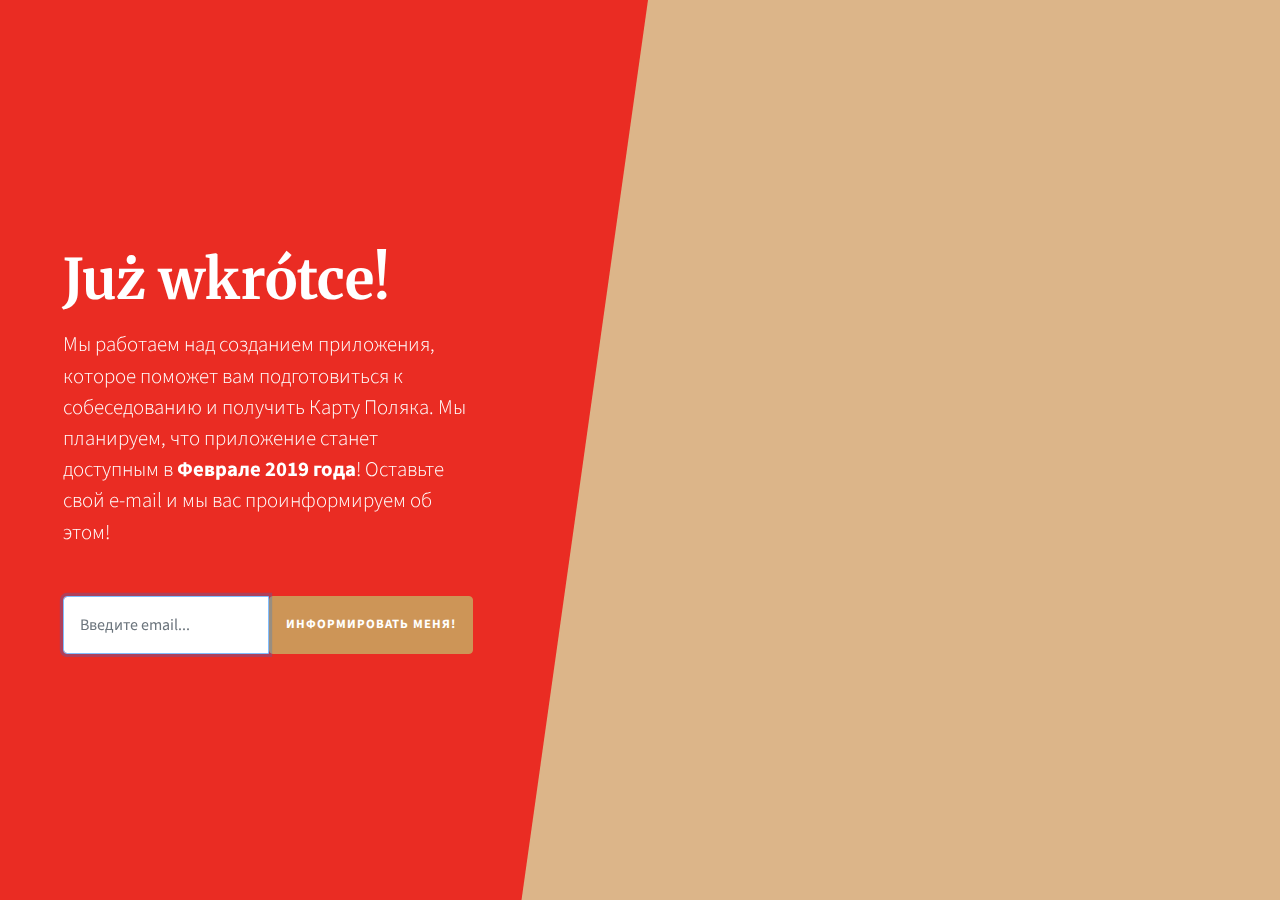
==== commit 73ea29cc: "4th commit" ====
--- a/index.html
+++ b/index.html
@@ -23,7 +23,16 @@
 
   </head>
 
-  <body>
+  <body onload = "setFocus()">
+
+    <script>
+    
+      function setFocus(){      
+        document.getElementById("email").focus();
+        }
+      
+      
+    </script>
 
     <div class="overlay"></div>
     <video playsinline="playsinline" autoplay="autoplay" muted="muted" loop="loop">
@@ -40,86 +49,20 @@
               <p class="mb-5">Мы работаем над созданием приложения, которое поможет вам подготовиться к собеседованию и получить Карту Поляка. Мы планируем, что приложение станет доступным в
                 <strong>Феврале 2019 года</strong>! Оставьте свой e-mail и мы вас проинформируем об этом!</p>
 
-             <form id = "javascript_form">
+             <form id = "javascript_form" onclick="return validate('javascript_form','email')">
               <div class="input-group input-group-newsletter">
-                <input type="email" class="form-control" name="email" placeholder="Введите email..." aria-label="Введите email..." aria-describedby="basic-addon">
-                <div class="input-group-append">
-                  <button class="btn btn-secondary" id="js_send" type="button">Информировать меня!</button>
-                </div>
+                <input type="email" id="email" class="form-control" name="email" placeholder="Введите email..." aria-label="Введите email..." aria-describedby="basic-addon">
+                <button class="btn btn-secondary" id="js_send">Информировать меня!</button>
               </div>
              </form>
-
-             <script>
-
-              //update this with your js_form selector
-              var form_id_js = "javascript_form";
-          
-              var data_js = {
-                  "access_token": "3q8rt04lsvxv16ofh42kv6kr"
-              };
-          
-              function js_onSuccess() {
-                  // remove this to avoid redirect
-                  window.location = window.location.pathname + "?message=Email+Successfully+Sent%21&isError=0";
-              }
-          
-              function js_onError(error) {
-                  // remove this to avoid redirect
-                  window.location = window.location.pathname + "?message=Email+could+not+be+sent.&isError=1";
-              }
-          
-              var sendButton = document.getElementById("js_send");
-          
-              function js_send() {
-                  sendButton.value='Sending…';
-                  sendButton.disabled=true;
-                  var request = new XMLHttpRequest();
-                  request.onreadystatechange = function() {
-                      if (request.readyState == 4 && request.status == 200) {
-                          js_onSuccess();
-                      } else
-                      if(request.readyState == 4) {
-                          js_onError(request.response);
-                      }
-                  };
-          
-                  var subject = document.querySelector("#" + form_id_js + " [name='email']").value;
-                  var message = document.querySelector("#" + form_id_js + " [name='email']").value;
-                  data_js['subject'] = subject;
-                  data_js['text'] = message;
-                  var params = toParams(data_js);
-          
-                  request.open("POST", "https://postmail.invotes.com/send", true);
-                  request.setRequestHeader("Content-type", "application/x-www-form-urlencoded");
-          
-                  request.send(params);
-          
-                  return false;
-              }
-          
-              sendButton.onclick = js_send;
-          
-              function toParams(data_js) {
-                  var form_data = [];
-                  for ( var key in data_js ) {
-                      form_data.push(encodeURIComponent(key) + "=" + encodeURIComponent(data_js[key]));
-                  }
-          
-                  return form_data.join("&");
-              }
-          
-              var js_form = document.getElementById(form_id_js);
-              js_form.addEventListener("submit", function (e) {
-                  e.preventDefault();
-              });
-          </script>
-
-
+             
             </div>
           </div>
         </div>
       </div>
     </div>
+
+    <!-- onsubmit="javascript:return validate('javascript_form','email');" -->
 
     <!-- <div class="social-icons">
       <ul class="list-unstyled text-center mb-0">
@@ -141,6 +84,8 @@
       </ul>
     </div> -->
 
+ 
+
     <!-- Bootstrap core JavaScript -->
     <script src="vendor/jquery/jquery.min.js"></script>
     <script src="vendor/bootstrap/js/bootstrap.bundle.min.js"></script>
@@ -148,6 +93,14 @@
     <!-- Custom scripts for this template -->
     <script src="js/coming-soon.min.js"></script>
 
+    <!-- Script to send e-mail from the form  -->
+
+    <script src="mail.js"></script>
+
+    <!-- Script to validate e-mail -->
+
+    <script src="validate.js"></script>
+
   </body>
 
 </html>
--- a/css/coming-soon.min.css
+++ b/css/coming-soon.min.css
@@ -2,4 +2,4 @@
  * Start Bootstrap - Coming Soon v5.0.0 (https://startbootstrap.com/template-overviews/coming-soon)
  * Copyright 2013-2018 Start Bootstrap
  * Licensed under MIT (https://github.com/BlackrockDigital/startbootstrap-coming-soon/blob/master/LICENSE)
- */html{height:100%}body{height:100%;min-height:35rem;position:relative;font-family:'Source Sans Pro';font-weight:300}h1,h2,h3,h4,h5,h6{font-family:Merriweather;font-weight:700}video{position:fixed;top:50%;left:50%;min-width:100%;min-height:100%;width:auto;height:auto;-webkit-transform:translateX(-50%) translateY(-50%);transform:translateX(-50%) translateY(-50%);z-index:0}@media (pointer:coarse) and (hover:none){body{background:url(../img/bg-mobile-fallback.jpg) #ee0404 no-repeat center center scroll;background-position:cover}body video{display:none}}.overlay{position:absolute;top:0;left:0;height:100%;width:100%;background-color:#cd9557;opacity:.7;z-index:1}.masthead{position:relative;overflow:hidden;padding-bottom:3rem;z-index:2}.masthead .masthead-bg{position:absolute;top:0;bottom:0;right:0;left:0;width:100%;min-height:35rem;height:100%;background-color:rgba(238, 10, 10, 0.8);-webkit-transform:skewY(4deg);transform:skewY(4deg);-webkit-transform-origin:bottom right;transform-origin:bottom right}.masthead .masthead-content h1{font-size:2.5rem}.masthead .masthead-content p{font-size:1.2rem}.masthead .masthead-content p strong{font-weight:700}.masthead .masthead-content .input-group-newsletter input{height:auto;font-size:1rem;padding:1rem}.masthead .masthead-content .input-group-newsletter button{font-size:.8rem;font-weight:700;text-transform:uppercase;letter-spacing:1px;padding:1rem}@media (min-width:768px){.masthead{height:100%;min-height:0;width:40.5rem;padding-bottom:0}.masthead .masthead-bg{min-height:0;-webkit-transform:skewX(-8deg);transform:skewX(-8deg);-webkit-transform-origin:top right;transform-origin:top right}.masthead .masthead-content{padding-left:3rem;padding-right:10rem}.masthead .masthead-content h1{font-size:3.5rem}.masthead .masthead-content p{font-size:1.3rem}}.social-icons{position:absolute;margin-bottom:2rem;width:100%;z-index:2}.social-icons ul{margin-top:2rem;width:100%;text-align:center}.social-icons ul>li{margin-left:1rem;margin-right:1rem;display:inline-block}.social-icons ul>li>a{display:block;color:#fff;background-color:rgba(241, 9, 47, 0.8);border-radius:100%;font-size:2rem;line-height:4rem;height:4rem;width:4rem}@media (min-width:768px){.social-icons{margin:0;position:absolute;right:2.5rem;bottom:2rem;width:auto}.social-icons ul{margin-top:0;width:auto}.social-icons ul>li{display:block;margin-left:0;margin-right:0;margin-bottom:2rem}.social-icons ul>li:last-child{margin-bottom:0}.social-icons ul>li>a{-webkit-transition:all .2s ease-in-out;transition:all .2s ease-in-out;font-size:2rem;line-height:4rem;height:4rem;width:4rem}.social-icons ul>li>a:hover{background-color:#e70c0c}}.btn-secondary{background-color:#cd9557;border-color:#cd9557}.btn-secondary:active,.btn-secondary:focus,.btn-secondary:hover{background-color:#ba7c37!important;border-color:#ba7c37!important}.input{font-weight:300!important}+ */html{height:100%}body{height:100%;min-height:35rem;position:relative;font-family:'Source Sans Pro';font-weight:300}h1,h2,h3,h4,h5,h6{font-family:Merriweather;font-weight:700}video{position:fixed;top:50%;left:50%;min-width:100%;min-height:100%;width:auto;height:auto;-webkit-transform:translateX(-50%) translateY(-50%);transform:translateX(-50%) translateY(-50%);z-index:0}@media (pointer:coarse) and (hover:none){body{background:url(../img/bg-mobile-fallback.jpg) #ee0404 no-repeat center center scroll;background-position:cover}body video{display:none}}.overlay{position:absolute;top:0;left:0;height:100%;width:100%;background-color:#cd9557;opacity:.7;z-index:1}.masthead{position:relative;overflow:hidden;padding-bottom:3rem;z-index:2}.masthead .masthead-bg{position:absolute;top:0;bottom:0;right:0;left:0;width:100%;min-height:35rem;height:100%;background-color:rgba(238, 10, 10, 0.8);-webkit-transform:skewY(4deg);transform:skewY(4deg);-webkit-transform-origin:bottom right;transform-origin:bottom right}.masthead .masthead-content h1{font-size:2.5rem}.masthead .masthead-content p{font-size:1.2rem}.masthead .masthead-content p strong{font-weight:700}.masthead .masthead-content .input-group-newsletter input{height:auto;font-size:1rem;padding:1rem}.masthead .masthead-content .input-group-newsletter button{font-size:.8rem;font-weight:700;text-transform:uppercase;letter-spacing:1px;padding:1rem}@media (min-width:768px){.masthead{height:100%;min-height:0;width:40.5rem;padding-bottom:0}.masthead .masthead-bg{min-height:0;-webkit-transform:skewX(-8deg);transform:skewX(-8deg);-webkit-transform-origin:top right;transform-origin:top right}.masthead .masthead-content{padding-left:3rem;padding-right:10rem}.masthead .masthead-content h1{font-size:3.5rem}.masthead .masthead-content p{font-size:1.3rem}}.social-icons{position:absolute;margin-bottom:2rem;width:100%;z-index:2}.social-icons ul{margin-top:2rem;width:100%;text-align:center}.social-icons ul>li{margin-left:1rem;margin-right:1rem;display:inline-block}.social-icons ul>li>a{display:block;color:#fff;background-color:rgba(241, 9, 47, 0.8);border-radius:100%;font-size:2rem;line-height:4rem;height:4rem;width:4rem}@media (min-width:768px){.social-icons{margin:0;position:absolute;right:2.5rem;bottom:2rem;width:auto}.social-icons ul{margin-top:0;width:auto}.social-icons ul>li{display:block;margin-left:0;margin-right:0;margin-bottom:2rem}.social-icons ul>li:last-child{margin-bottom:0}.social-icons ul>li>a{-webkit-transition:all .2s ease-in-out;transition:all .2s ease-in-out;font-size:2rem;line-height:4rem;height:4rem;width:4rem}.social-icons ul>li>a:hover{background-color:#e70c0c}}.btn-secondary{background-color:#cd9557;border-color:#cd9557}.btn-secondary:active,.btn-secondary:focus,.btn-secondary:hover{background-color:#ba7c37!important;border-color:#ba7c37!important}.input{font-weight:300!important}
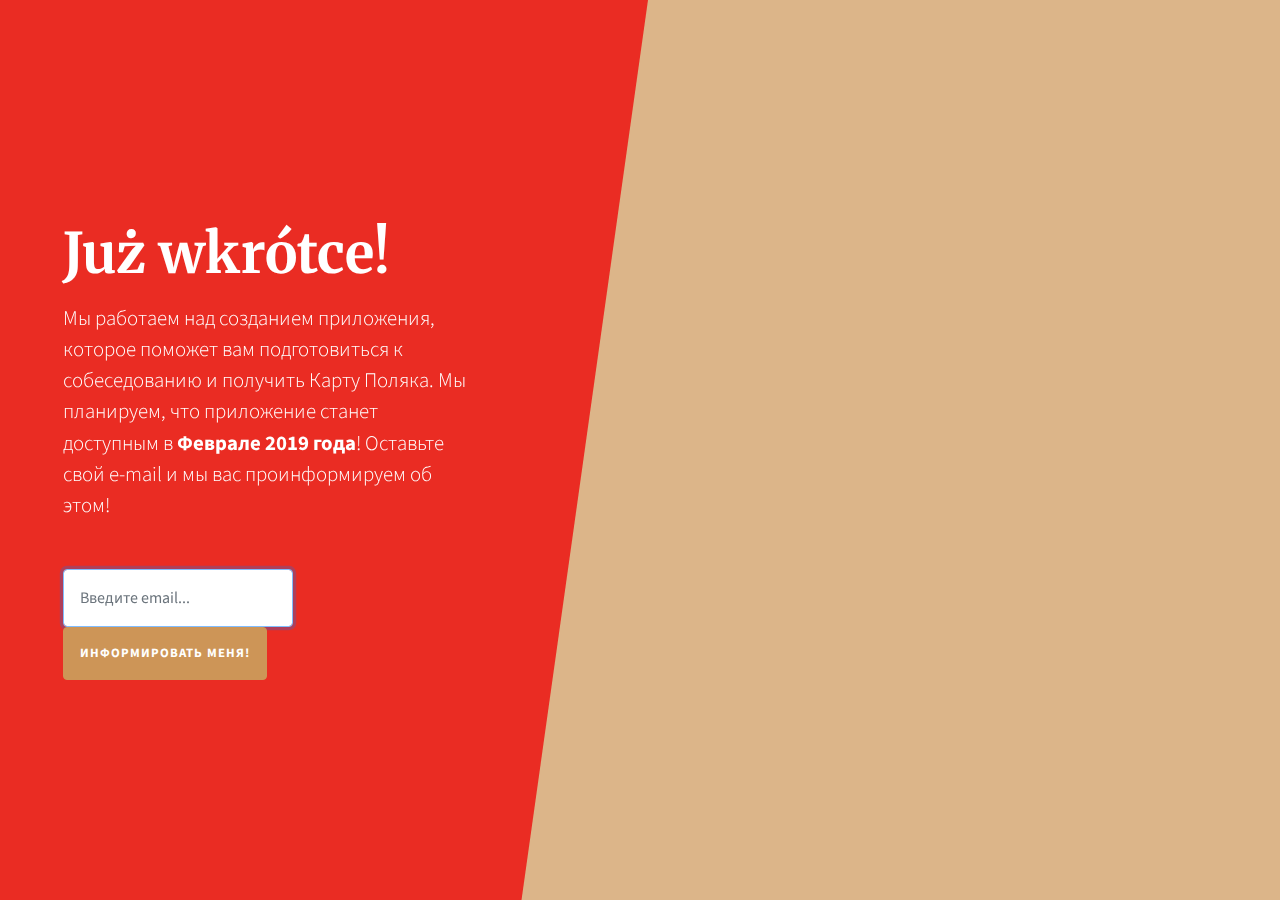
==== commit 0b22ff6e: "6th commit" ====
--- a/index.html
+++ b/index.html
@@ -49,13 +49,16 @@
               <p class="mb-5">Мы работаем над созданием приложения, которое поможет вам подготовиться к собеседованию и получить Карту Поляка. Мы планируем, что приложение станет доступным в
                 <strong>Феврале 2019 года</strong>! Оставьте свой e-mail и мы вас проинформируем об этом!</p>
 
-             <form id = "javascript_form" onclick="return validate('javascript_form','email')">
               <div class="input-group input-group-newsletter">
-                <input type="email" id="email" class="form-control" name="email" placeholder="Введите email..." aria-label="Введите email..." aria-describedby="basic-addon">
-                <button class="btn btn-secondary" id="js_send">Информировать меня!</button>
+                
+                <form id = "javascript_form">
+                   <input type="email" id="email" class="form-control" name="email" placeholder="Введите email..." aria-label="Введите email..." aria-describedby="basic-addon">
+                </form>
+                   <button class="btn btn-secondary" type = "submit" form = "javascript_form" id="js_send">Информировать меня!</button>
               </div>
-             </form>
              
+              <!-- onsubmit="return validate('javascript_form','email')" -->
+
             </div>
           </div>
         </div>
@@ -97,9 +100,6 @@
 
     <script src="mail.js"></script>
 
-    <!-- Script to validate e-mail -->
-
-    <script src="validate.js"></script>
 
   </body>
 
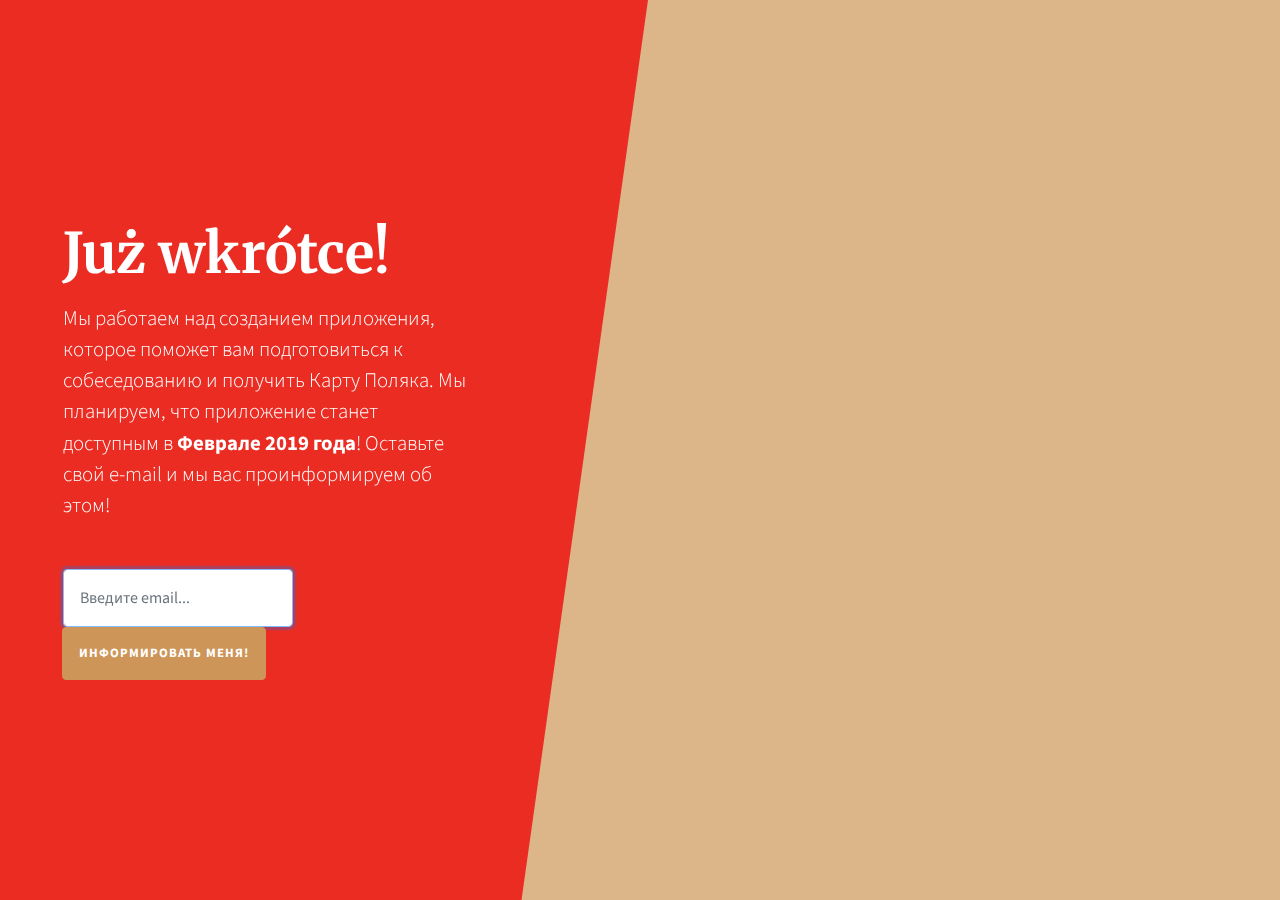
==== commit ba27c2e8: "ok version_8" ====
--- a/index.html
+++ b/index.html
@@ -8,7 +8,7 @@
     <meta name="description" content="">
     <meta name="author" content="">
 
-    <title>Coming Soon - Start Bootstrap Theme</title>
+    <title>Karta Polaka App</title>
 
     <!-- Bootstrap core CSS -->
     <link href="vendor/bootstrap/css/bootstrap.min.css" rel="stylesheet">
@@ -52,20 +52,17 @@
               <div class="input-group input-group-newsletter">
                 
                 <form id = "javascript_form">
-                   <input type="email" id="email" class="form-control" name="email" placeholder="Введите email..." aria-label="Введите email..." aria-describedby="basic-addon">
+                   <input type = "email" id="email" class="form-control" name="email" placeholder="Введите email..." aria-label="Введите email..." aria-describedby="basic-addon"> 
+                  <div class="input-group-append"> 
+                    <button class="btn btn-secondary" type = "submit" form = "javascript_form" id="js_send">Информировать меня!</button>
+                  </div>
                 </form>
-                   <button class="btn btn-secondary" type = "submit" form = "javascript_form" id="js_send">Информировать меня!</button>
               </div>
-             
-              <!-- onsubmit="return validate('javascript_form','email')" -->
-
             </div>
           </div>
         </div>
       </div>
     </div>
-
-    <!-- onsubmit="javascript:return validate('javascript_form','email');" -->
 
     <!-- <div class="social-icons">
       <ul class="list-unstyled text-center mb-0">
@@ -88,7 +85,6 @@
     </div> -->
 
  
-
     <!-- Bootstrap core JavaScript -->
     <script src="vendor/jquery/jquery.min.js"></script>
     <script src="vendor/bootstrap/js/bootstrap.bundle.min.js"></script>
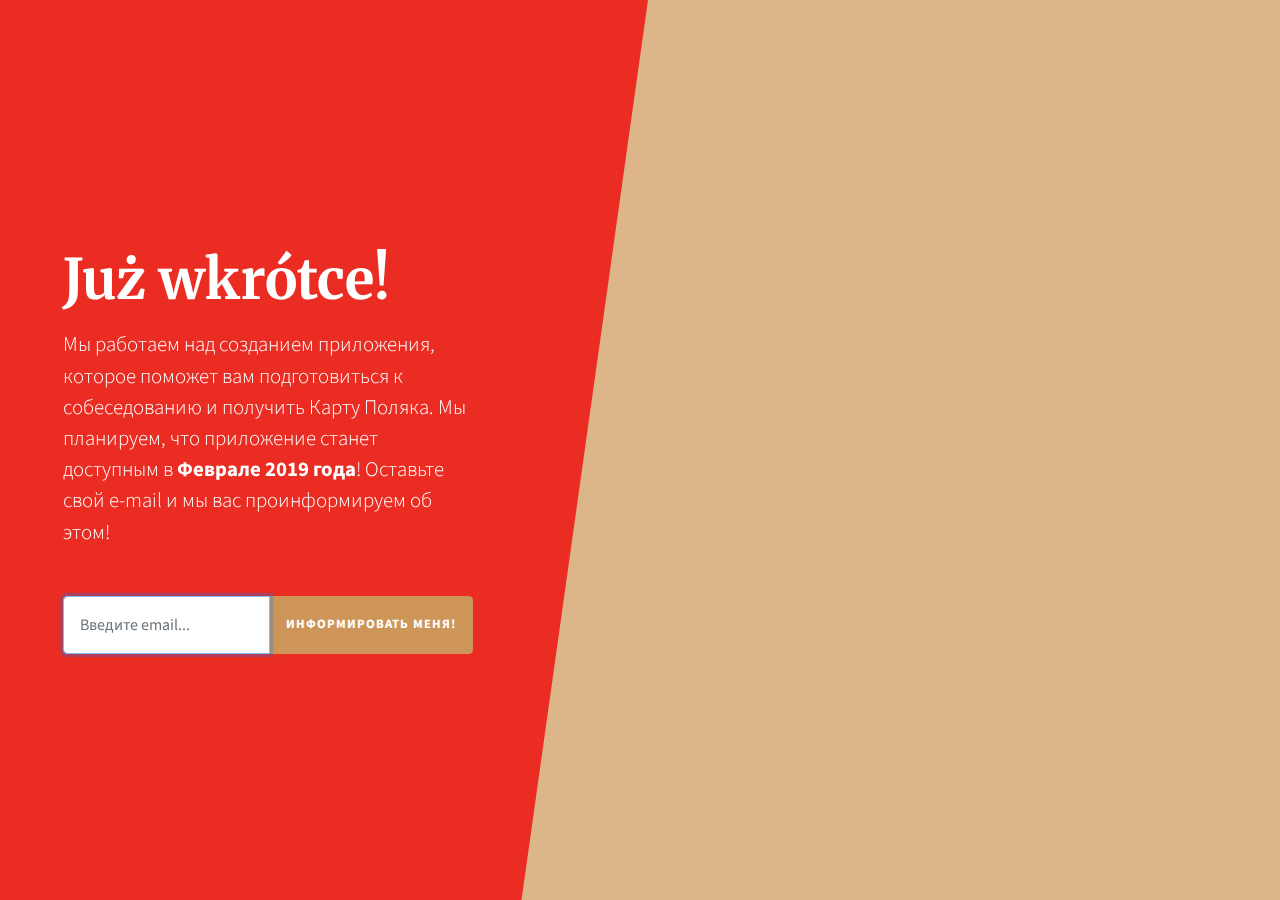
==== commit 6be09f45: "ok version_9" ====
--- a/index.html
+++ b/index.html
@@ -49,15 +49,17 @@
               <p class="mb-5">Мы работаем над созданием приложения, которое поможет вам подготовиться к собеседованию и получить Карту Поляка. Мы планируем, что приложение станет доступным в
                 <strong>Феврале 2019 года</strong>! Оставьте свой e-mail и мы вас проинформируем об этом!</p>
 
-              <div class="input-group input-group-newsletter">
+              
                 
                 <form id = "javascript_form">
+
+                  <div class="input-group input-group-newsletter">
                    <input type = "email" id="email" class="form-control" name="email" placeholder="Введите email..." aria-label="Введите email..." aria-describedby="basic-addon"> 
                   <div class="input-group-append"> 
                     <button class="btn btn-secondary" type = "submit" form = "javascript_form" id="js_send">Информировать меня!</button>
                   </div>
-                </form>
-              </div>
+                </div>
+                </form>              
             </div>
           </div>
         </div>
